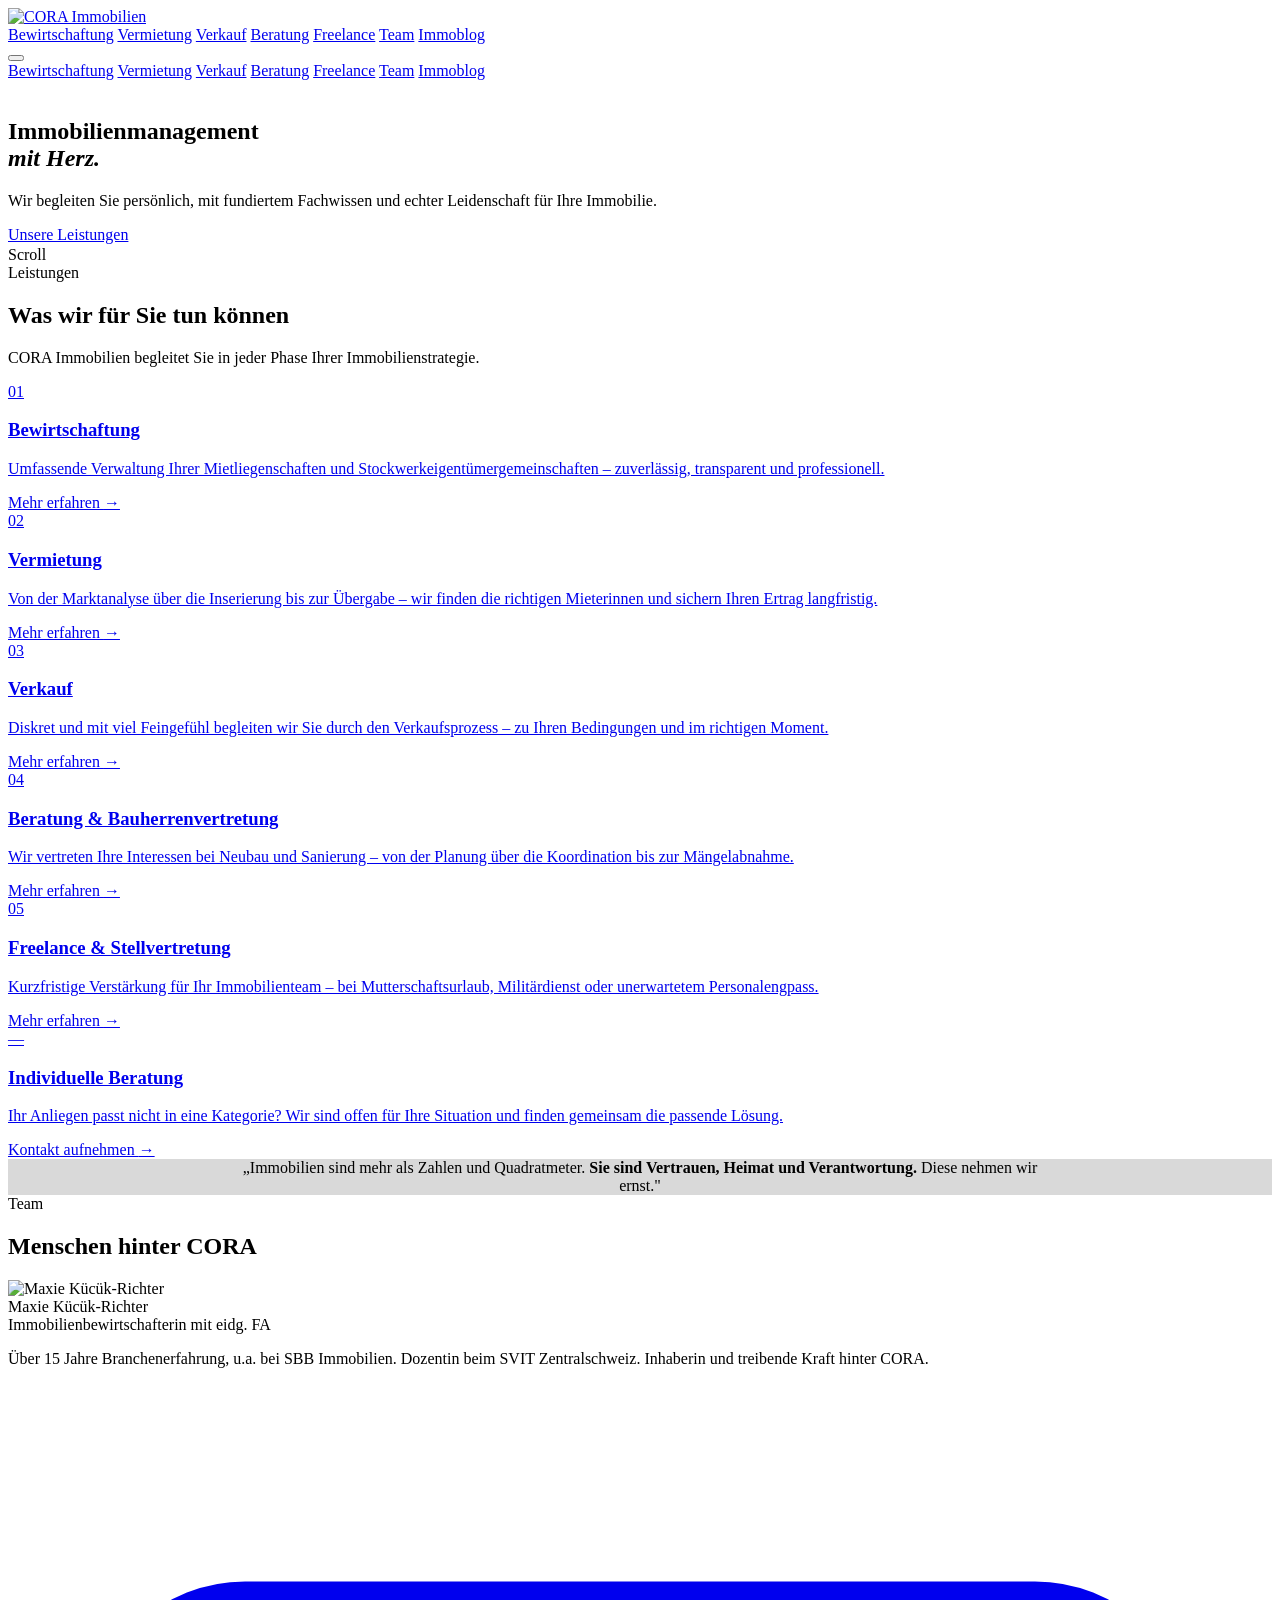
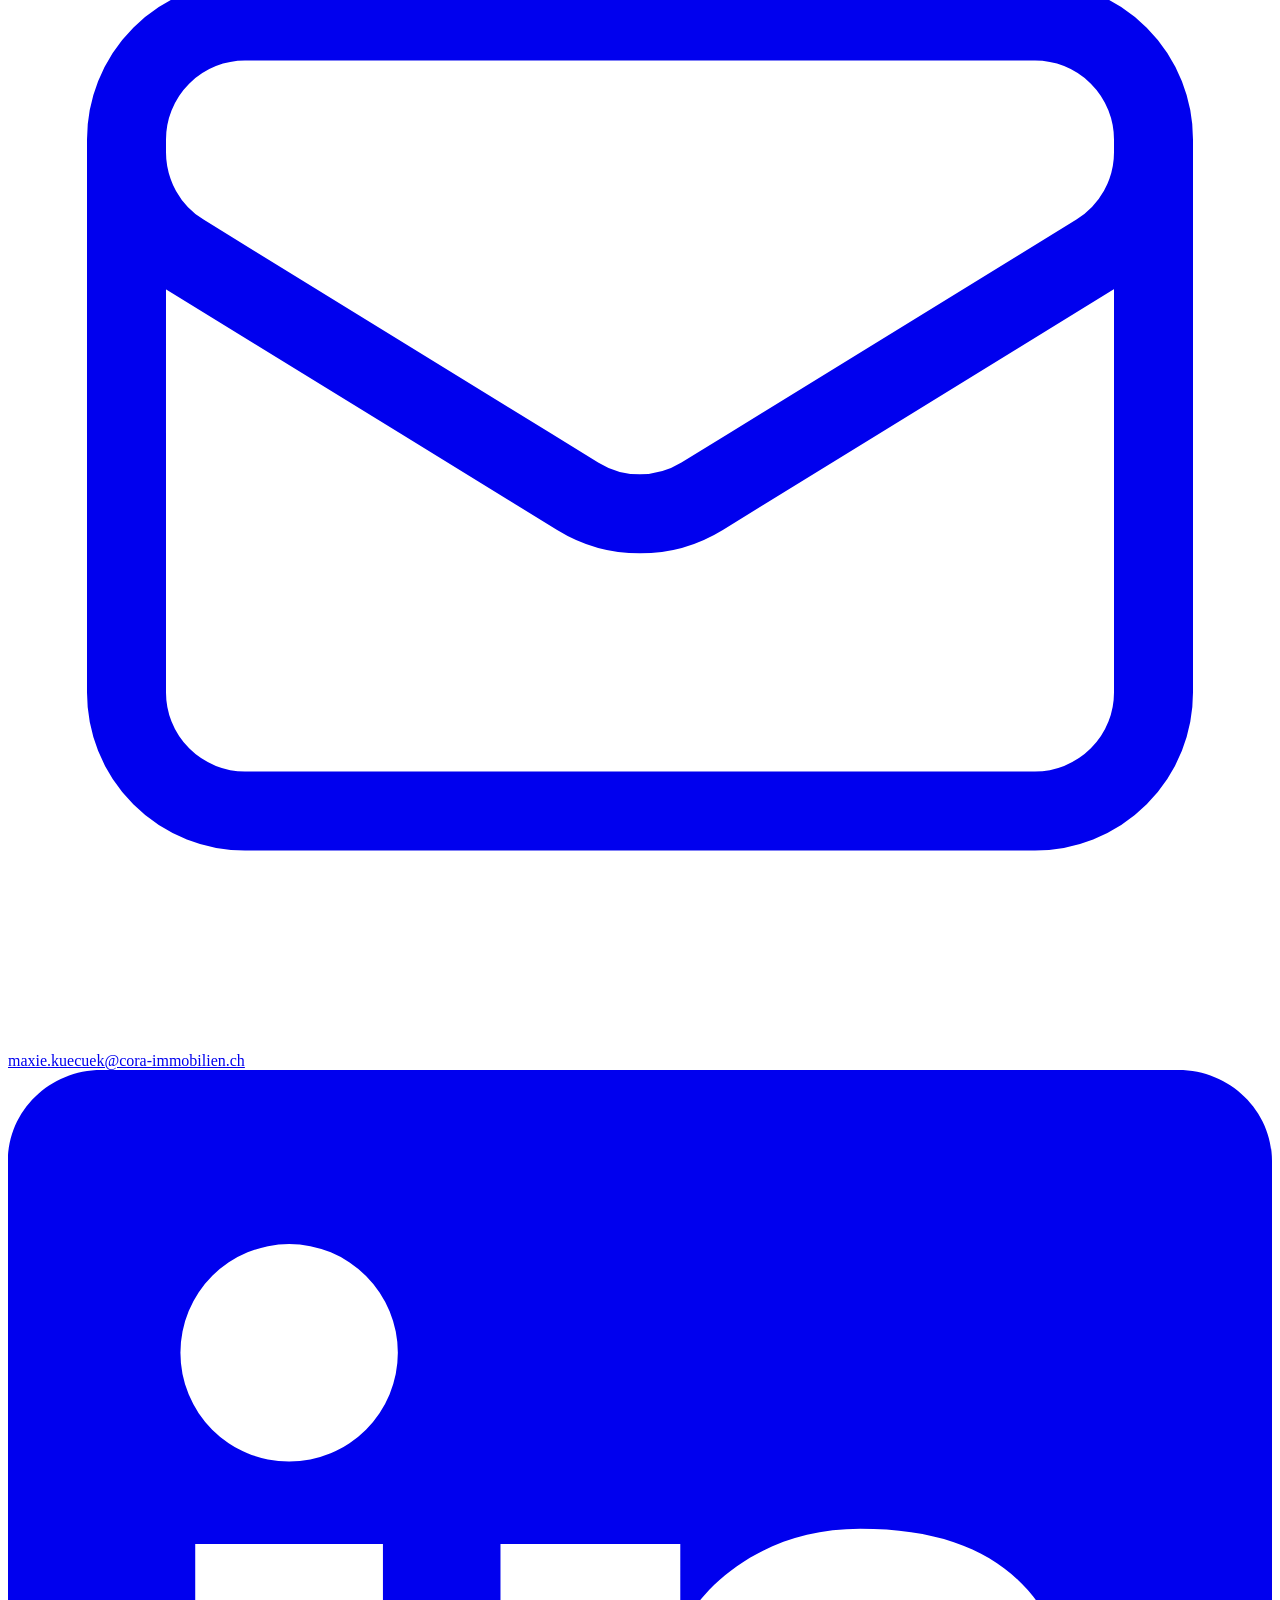
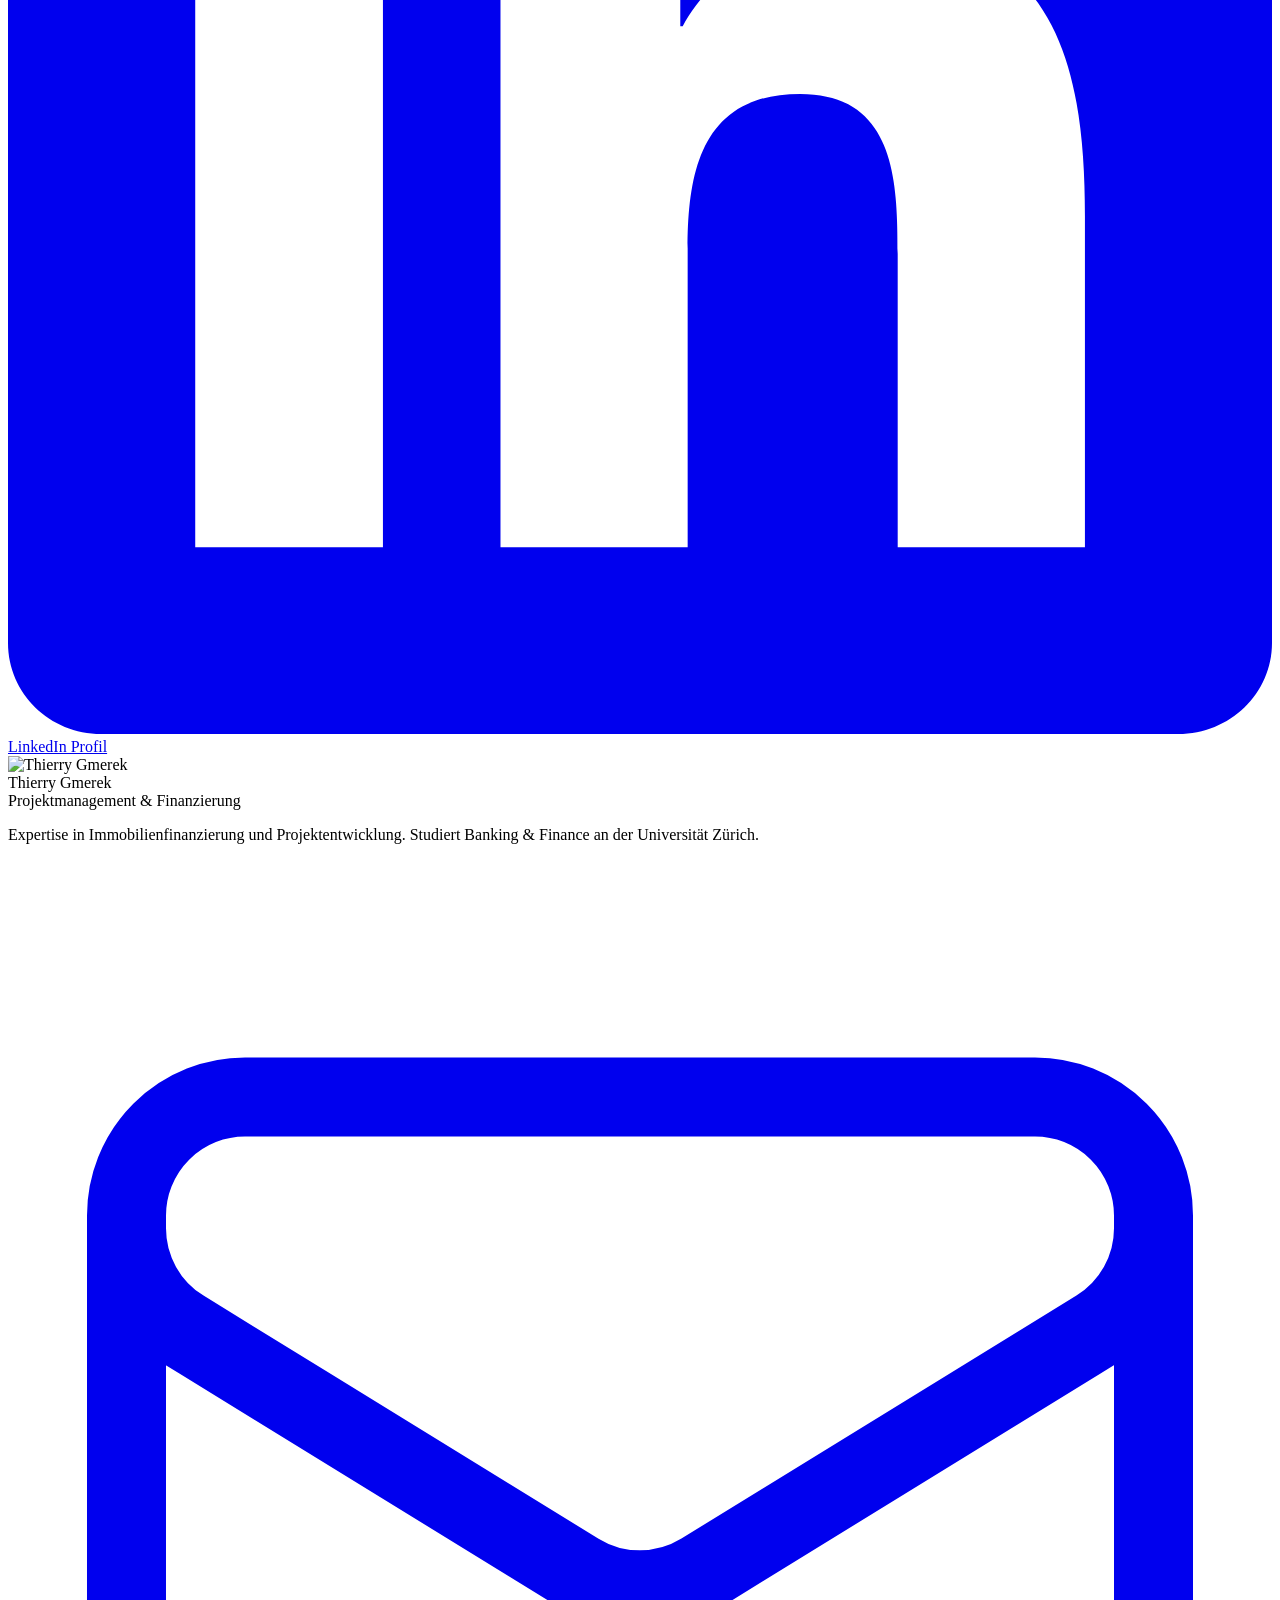
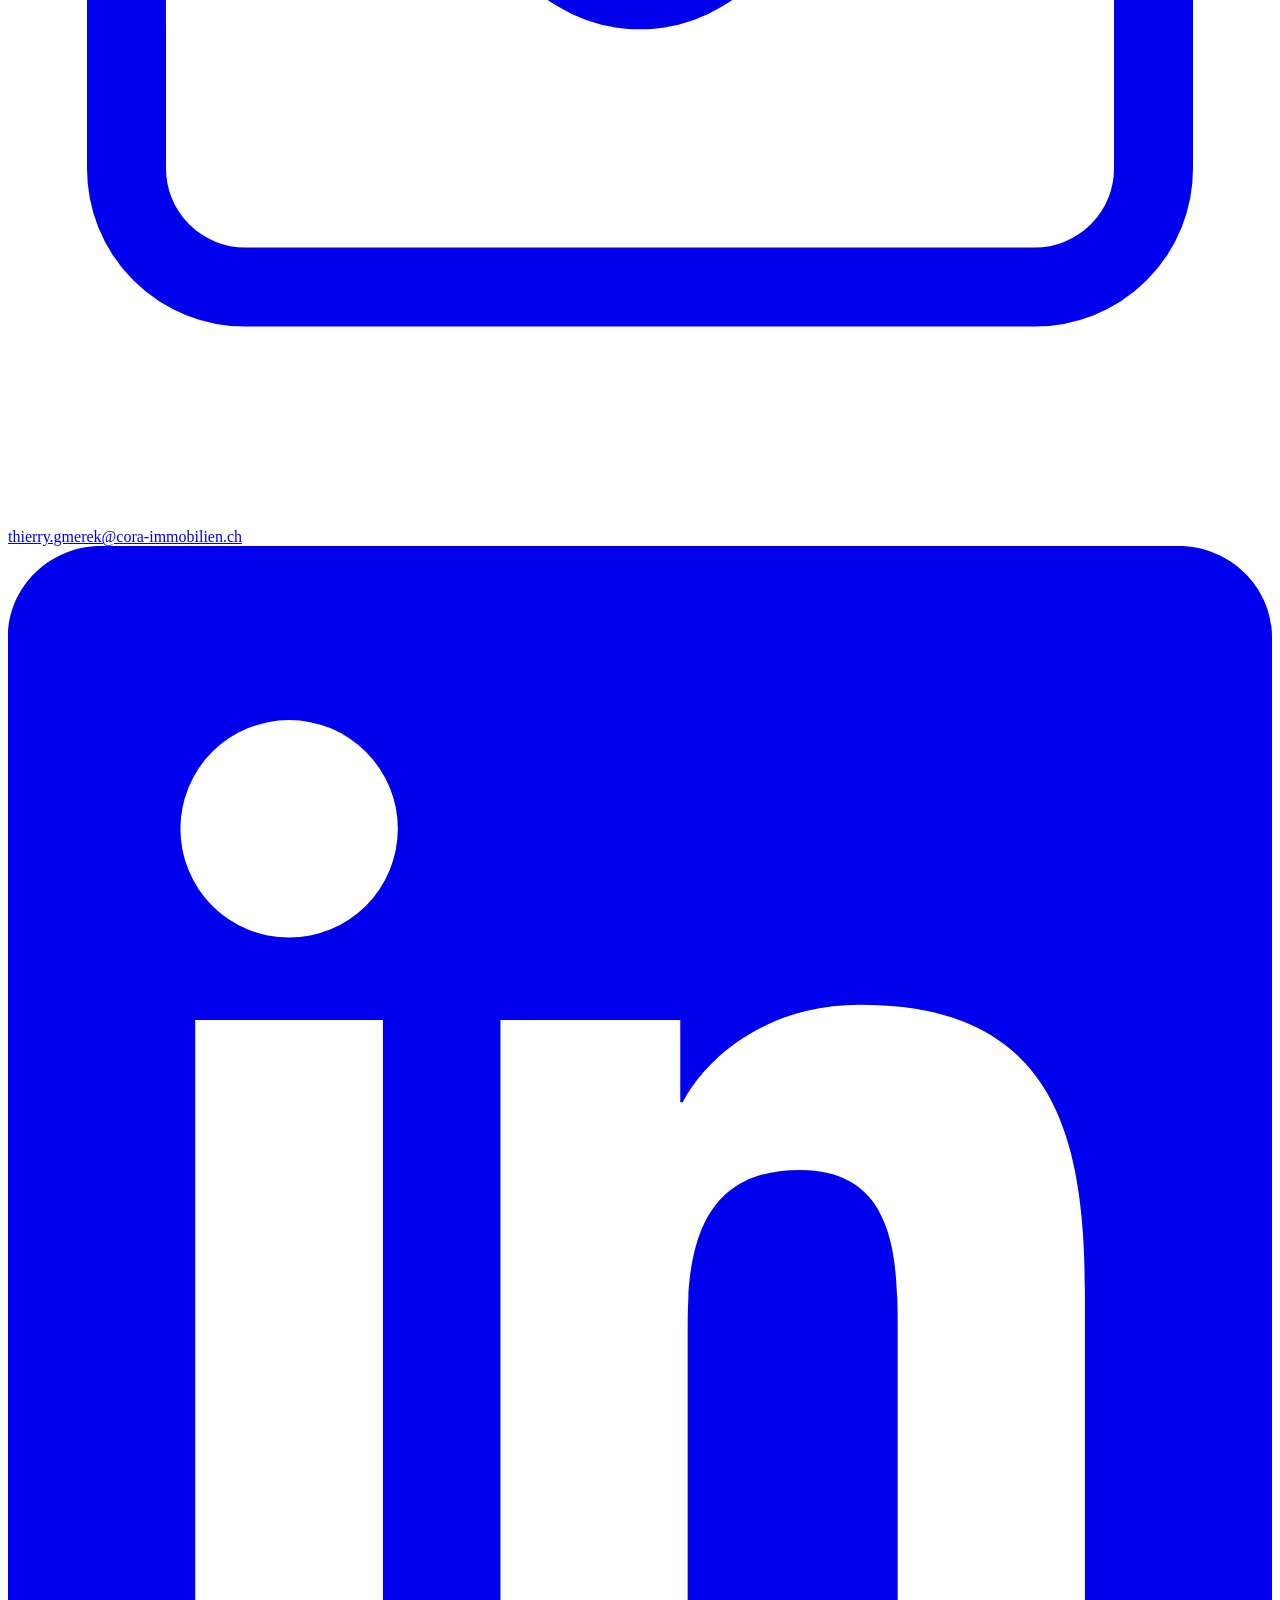
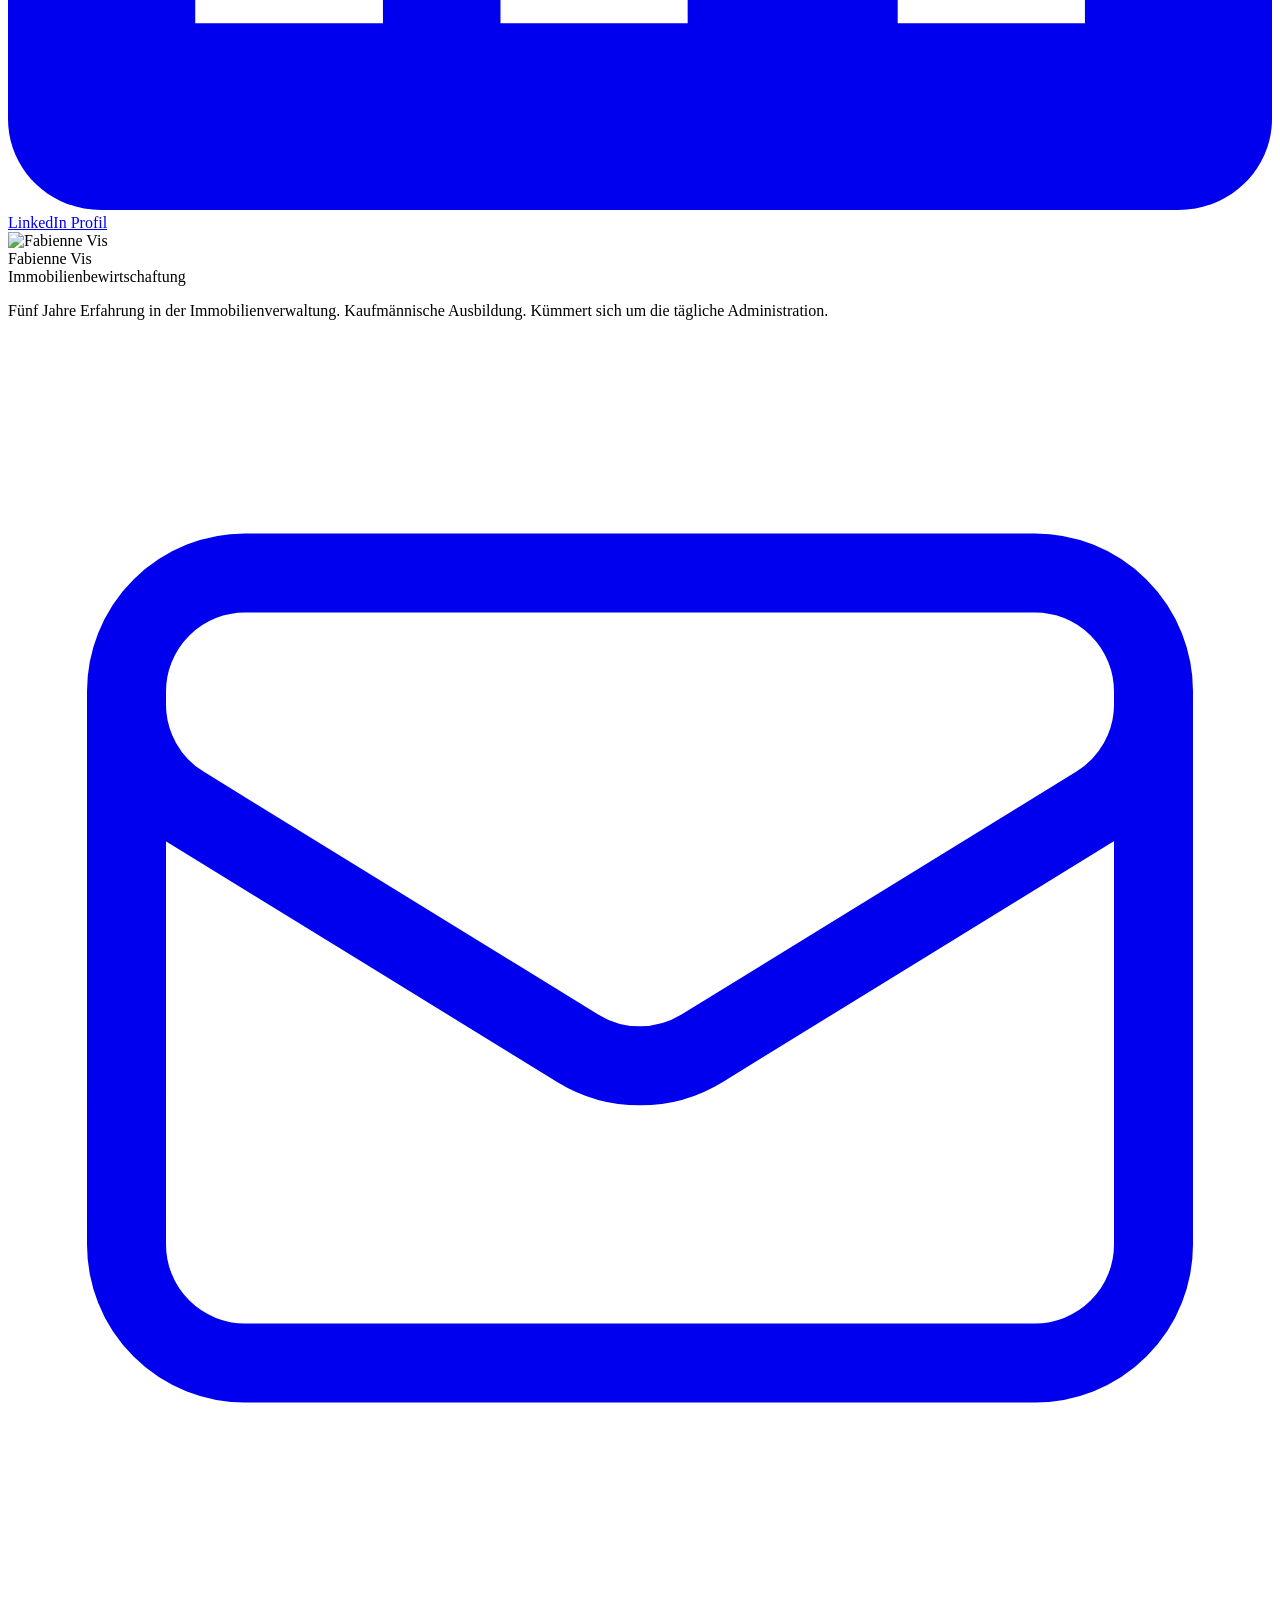
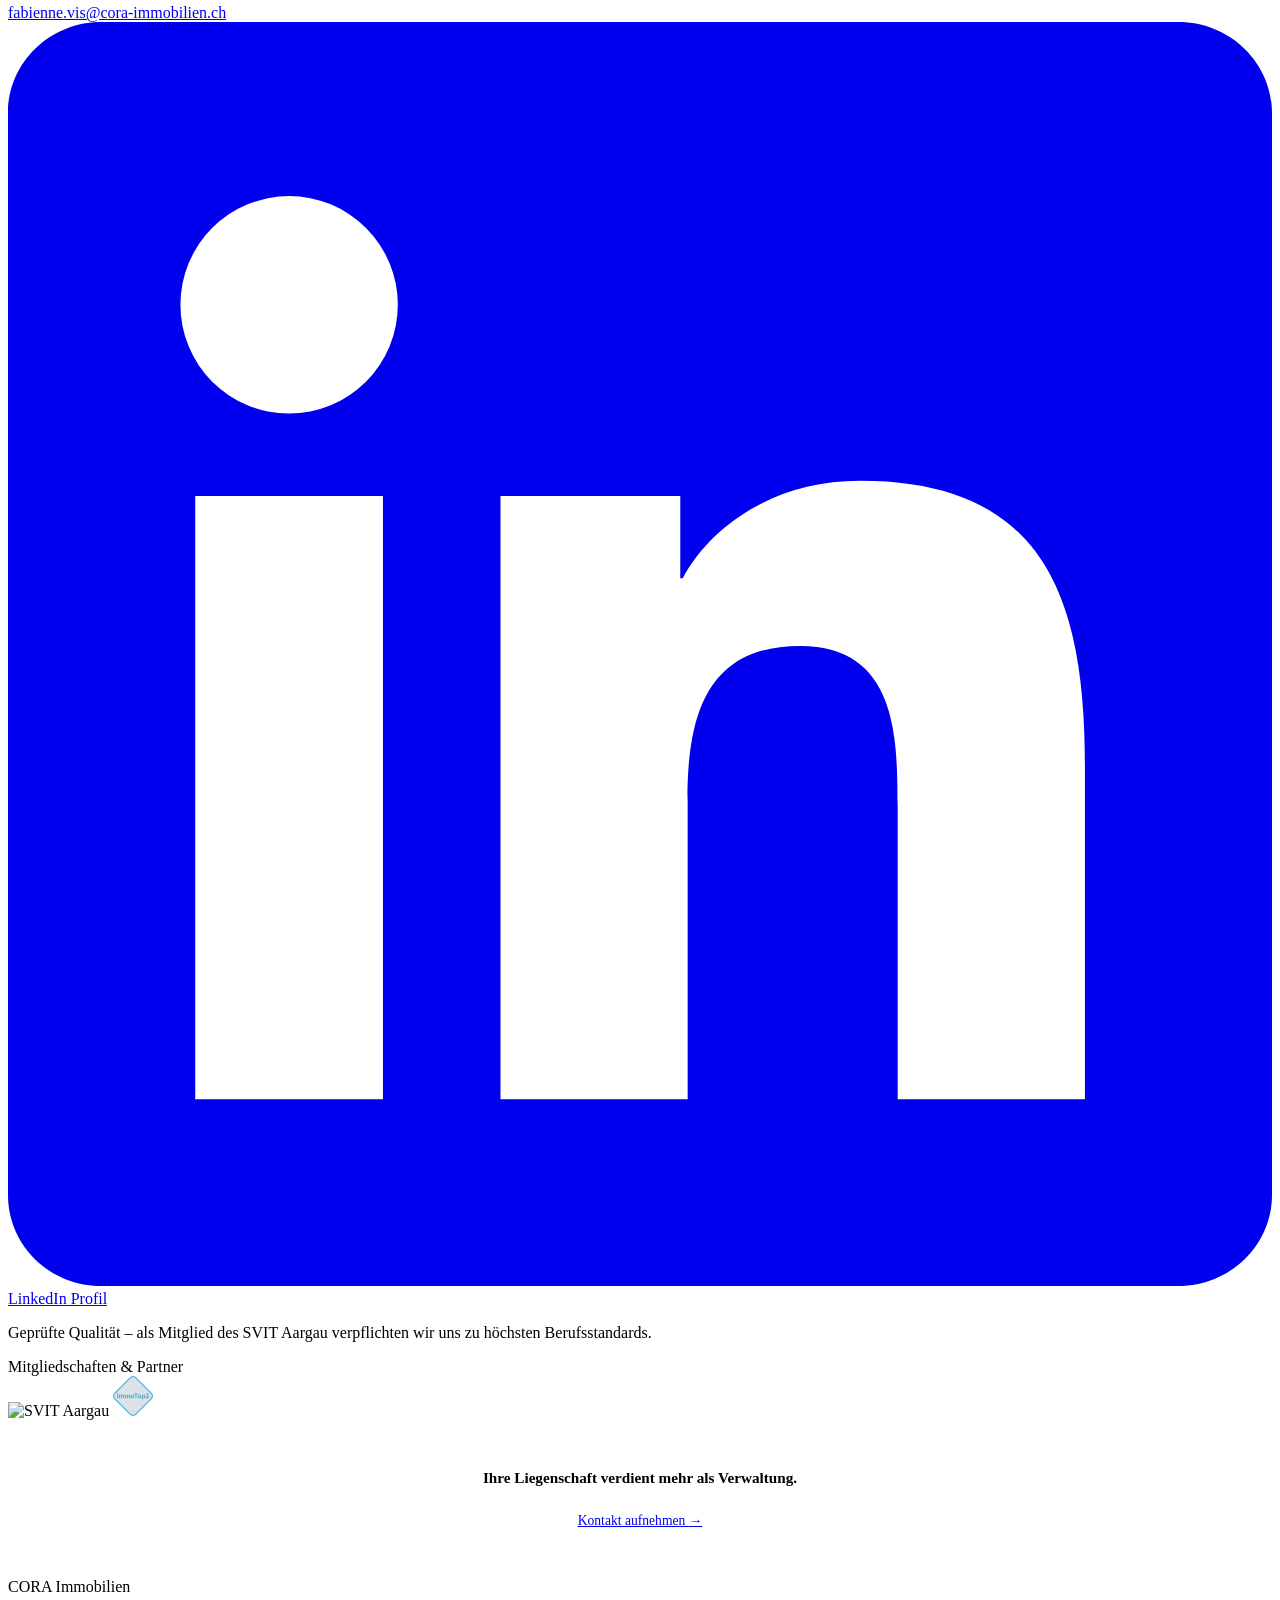
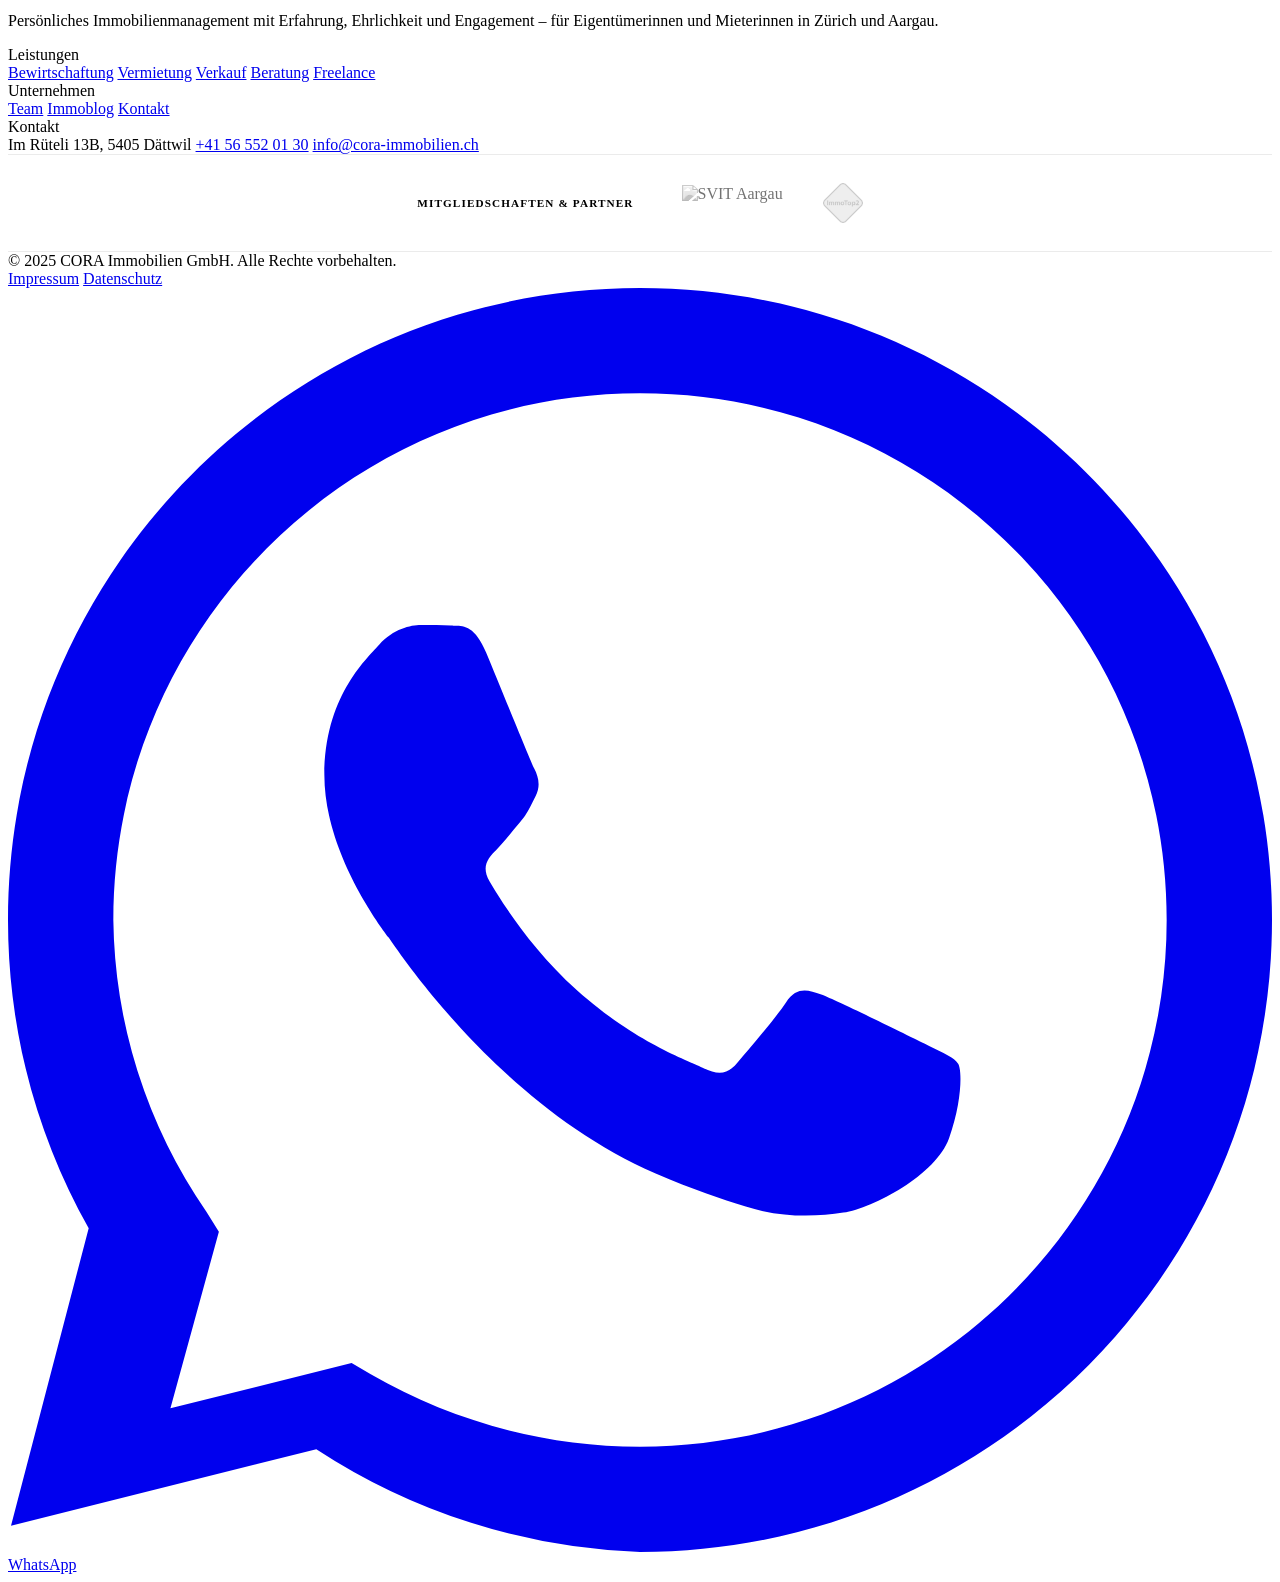
==== index.html @ cc9520e0 "PropBase-Logo durch ImmoTop2 ersetzen Partnerleiste im Footer aller Seiten, mobiler Partner-Strip au" ====
<!DOCTYPE html>
<html lang="de">
<head>
  <meta charset="UTF-8" />
  <meta name="viewport" content="width=device-width, initial-scale=1.0" />
  <title>CORA Immobilien – Immobilienmanagement mit Herz</title>
  <meta name="description" content="CORA Immobilien bietet professionelles Immobilienmanagement in der Schweiz – persönlich, ehrlich und kompetent. Bewirtschaftung, Vermietung, Verkauf und Beratung." />
  <link rel="preload" href="Bilder/hero-startseite.jpg" as="image" media="(min-width: 769px)" />
  <link rel="preload" href="Bilder/hero-startseite-mobile.jpg" as="image" media="(max-width: 768px)" />
  <!-- SEO & Social -->
  <link rel="canonical" href="https://cora-immobilien.ch/">
  <meta name="robots" content="index, follow">
  <meta property="og:type" content="website">
  <meta property="og:title" content="CORA Immobilien – Immobilienmanagement mit Herz">
  <meta property="og:description" content="CORA Immobilien bietet professionelles Immobilienmanagement in der Schweiz – persönlich, ehrlich und kompetent. Bewirtschaftung, Vermietung, Verkauf und Beratung.">
  <meta property="og:image" content="https://cora-immobilien.ch/og-image.png">
  <meta property="og:url" content="https://cora-immobilien.ch/">
  <meta property="og:locale" content="de_CH">
  <meta name="twitter:card" content="summary_large_image">
  <meta name="twitter:title" content="CORA Immobilien – Immobilienmanagement mit Herz">
  <meta name="twitter:description" content="CORA Immobilien bietet professionelles Immobilienmanagement in der Schweiz – persönlich, ehrlich und kompetent. Bewirtschaftung, Vermietung, Verkauf und Beratung.">
  <meta name="twitter:image" content="https://cora-immobilien.ch/og-image.png">
  <!-- Favicon -->
  <link rel="icon" href="favicon/favicon.ico" sizes="any">
  <link rel="icon" href="favicon/favicon.svg" type="image/svg+xml">
  <link rel="apple-touch-icon" href="favicon/apple-touch-icon.png">
  <meta name="theme-color" content="#111111">
  <link rel="stylesheet" href="styles.css" />
  <style>
    @media (max-width: 768px) {
      .bild-zitat-bg { background-image: url('Bilder/bild-zitat-heimat-mobile.jpg') !important; }
    }
  </style>
  <!-- Umami Analytics -->
  <script defer src="https://cloud.umami.is/script.js" data-website-id="ec4c3c5c-b059-4c28-a81c-5f80d1fe6c99"></script>
</head>
<body>

  <!-- Navigation -->
  <nav class="nav">
    <div class="nav__inner">
      <a href="/" class="nav__logo">
        <img src="Bilder/logo_transparent_2.png" alt="CORA Immobilien" />
      </a>
      <div class="nav__links">
        <a href="/bewirtschaftung" class="nav__link">Bewirtschaftung</a>
        <a href="/vermietung" class="nav__link">Vermietung</a>
        <a href="/verkauf" class="nav__link">Verkauf</a>
        <a href="/beratung" class="nav__link">Beratung</a>
        <a href="/freelance" class="nav__link">Freelance</a>
        <a href="/team" class="nav__link">Team</a>
        <a href="/blog" class="nav__contact">Immoblog</a>
      </div>
      <button class="nav__toggle" id="navToggle" aria-label="Menu">
        <span></span><span></span><span></span>
      </button>
    </div>
    <div class="nav__mobile" id="navMobile">
      <a href="/bewirtschaftung" class="nav__link">Bewirtschaftung</a>
      <a href="/vermietung" class="nav__link">Vermietung</a>
      <a href="/verkauf" class="nav__link">Verkauf</a>
      <a href="/beratung" class="nav__link">Beratung</a>
      <a href="/freelance" class="nav__link">Freelance</a>
      <a href="/team" class="nav__link">Team</a>
      <a href="/blog" class="nav__link">Immoblog</a>
    </div>
  </nav>

  <main>

    <!-- Hero -->
    <section class="hero-full">
      <img class="hero-full__bg" src="Bilder/hero-startseite.jpg" alt="" aria-hidden="true">
      <div class="hero-full__overlay"></div>

<div class="hero-full__content">

        <h1 class="hero-full__title">
          Immobilien&shy;management<br />
          <em>mit Herz.</em>
        </h1>
        <p class="hero-full__subtitle">
          Wir begleiten Sie persönlich, mit fundiertem Fachwissen und echter Leidenschaft für Ihre Immobilie.
        </p>
        <div class="hero-full__actions">
          <a href="#leistungen" class="btn btn--white">Unsere Leistungen</a>
          <a href="/kontakt" style="font-size:0.85rem;font-weight:500;color:rgba(255,255,255,0.7);border-bottom:1px solid rgba(255,255,255,0.3);padding-bottom:1px;display:inline-flex;align-items:center;gap:0.4rem;transition:color 0.15s,border-color 0.15s" onmouseover="this.style.color='white';this.style.borderColor='white'" onmouseout="this.style.color='rgba(255,255,255,0.7)';this.style.borderColor='rgba(255,255,255,0.3)'">Kontakt aufnehmen <span>→</span></a>
        </div>
      </div>

      <div class="scroll-hint">
        <div class="scroll-hint__line"></div>
        <div class="scroll-hint__text">Scroll</div>
      </div>
    </section>

    <!-- Leistungen -->
    <section class="section section--bordered" id="leistungen">
      <div class="container">
        <div class="section__header section__header--center">
          <div class="label section__label">Leistungen</div>
          <h2 class="section__title">Was wir für Sie tun können</h2>
          <p class="section__text">
            CORA Immobilien begleitet Sie in jeder Phase Ihrer Immobilienstrategie.
          </p>
        </div>

        <div class="services-grid">
          <a href="/bewirtschaftung" class="service-card" style="--card-bg: url('Bilder/hero-bewirtschaftung.jpg')">
            <div class="service-card__number">01</div>
            <h3 class="service-card__title">Bewirtschaftung</h3>
            <p class="service-card__text">
              Umfassende Verwaltung Ihrer Mietliegenschaften und Stockwerkeigentümer&shy;gemeinschaften –
              zuverlässig, transparent und professionell.
            </p>
            <span class="service-card__link">Mehr erfahren <span class="arrow">→</span></span>
          </a>

          <a href="/vermietung" class="service-card" style="--card-bg: url('Bilder/hero-vermietung.jpg')">
            <div class="service-card__number">02</div>
            <h3 class="service-card__title">Vermietung</h3>
            <p class="service-card__text">
              Von der Marktanalyse über die Inserierung bis zur Übergabe – wir finden
              die richtigen Mieterinnen und sichern Ihren Ertrag langfristig.
            </p>
            <span class="service-card__link">Mehr erfahren <span class="arrow">→</span></span>
          </a>

          <a href="/verkauf" class="service-card" style="--card-bg: url('Bilder/hero-verkauf.jpg')">
            <div class="service-card__number">03</div>
            <h3 class="service-card__title">Verkauf</h3>
            <p class="service-card__text">
              Diskret und mit viel Feingefühl begleiten wir Sie durch den Verkaufsprozess –
              zu Ihren Bedingungen und im richtigen Moment.
            </p>
            <span class="service-card__link">Mehr erfahren <span class="arrow">→</span></span>
          </a>

          <a href="/beratung" class="service-card" style="--card-bg: url('Bilder/hero-beratung.jpg')">
            <div class="service-card__number">04</div>
            <h3 class="service-card__title">Beratung & Bauherrenvertretung</h3>
            <p class="service-card__text">
              Wir vertreten Ihre Interessen bei Neubau und Sanierung – von der Planung
              über die Koordination bis zur Mängelabnahme.
            </p>
            <span class="service-card__link">Mehr erfahren <span class="arrow">→</span></span>
          </a>

          <a href="/freelance" class="service-card" style="--card-bg: url('Bilder/hero-freelance.jpg')">
            <div class="service-card__number">05</div>
            <h3 class="service-card__title">Freelance & Stellvertretung</h3>
            <p class="service-card__text">
              Kurzfristige Verstärkung für Ihr Immobilienteam – bei Mutterschaftsurlaub,
              Militärdienst oder unerwartetem Personalengpass.
            </p>
            <span class="service-card__link">Mehr erfahren <span class="arrow">→</span></span>
          </a>

          <a href="/kontakt" class="service-card" style="--card-bg: url('Bilder/hero-contact.avif')">
            <div class="service-card__number">—</div>
            <h3 class="service-card__title">Individuelle Beratung</h3>
            <p class="service-card__text">
              Ihr Anliegen passt nicht in eine Kategorie? Wir sind offen für Ihre Situation
              und finden gemeinsam die passende Lösung.
            </p>
            <span class="service-card__link">Kontakt aufnehmen <span class="arrow">→</span></span>
          </a>
        </div>
      </div>
    </section>

    <!-- Philosophie -->
    <section style="position:relative;overflow:hidden;padding:var(--spacing-lg) 0">
      <div class="bild-zitat-bg" style="position:absolute;inset:0;background-image:url('Bilder/bild-zitat-heimat.jpg');background-size:cover;background-position:center;filter:grayscale(15%) brightness(0.7)"></div>
      <div style="position:absolute;inset:0;background:rgba(0,0,0,0.15)"></div>
      <div class="container" style="position:relative;z-index:1">
        <div style="max-width:800px;margin:0 auto;text-align:center">
          <div class="philosophy__quote" style="color:var(--white);text-align:center">
            „Immobilien sind mehr als Zahlen und Quadratmeter. <strong>Sie sind Vertrauen, Heimat und Verantwortung.</strong> Diese nehmen wir ernst."
          </div>
        </div>
      </div>
    </section>

    <!-- Team -->
    <section class="section section--bordered" id="team">
      <div class="container">
        <div class="section__header section__header--center">
          <div class="label section__label">Team</div>
          <h2 class="section__title">Menschen hinter CORA</h2>
        </div>

        <div class="team-grid">
          <div class="team-member">
            <div class="team-member__photo">
              <img src="Bilder/Maxie.jpg" alt="Maxie Kücük-Richter" style="object-position: 40% center;" loading="lazy" />
            </div>
            <div class="team-member__name">Maxie Kücük-Richter</div>
            <div class="team-member__role">Immobilienbewirtschafterin mit eidg. FA</div>
            <p class="team-member__bio">
              Über 15 Jahre Branchenerfahrung, u.a. bei SBB Immobilien.
              Dozentin beim SVIT Zentralschweiz. Inhaberin und treibende Kraft hinter CORA.
            </p>
            <div class="team-contacts">
              <a href="mailto:maxie.kuecuek@cora-immobilien.ch" class="team-contact">
                <svg viewBox="0 0 24 24" fill="none" stroke="currentColor" stroke-width="1.5"><path d="M21.75 6.75v10.5a2.25 2.25 0 01-2.25 2.25h-15a2.25 2.25 0 01-2.25-2.25V6.75m19.5 0A2.25 2.25 0 0019.5 4.5h-15a2.25 2.25 0 00-2.25 2.25m19.5 0v.243a2.25 2.25 0 01-1.07 1.916l-7.5 4.615a2.25 2.25 0 01-2.36 0L3.32 8.91a2.25 2.25 0 01-1.07-1.916V6.75"/></svg>
                maxie.kuecuek@cora-immobilien.ch
              </a>
              <a href="https://www.linkedin.com/in/max%C3%AFe-k%C3%BCc%C3%BCk-richter-a1904a134/" target="_blank" class="team-contact">
                <svg viewBox="0 0 24 24" fill="currentColor"><path d="M20.447 20.452h-3.554v-5.569c0-1.328-.027-3.037-1.852-3.037-1.853 0-2.136 1.445-2.136 2.939v5.667H9.351V9h3.414v1.561h.046c.477-.9 1.637-1.85 3.37-1.85 3.601 0 4.267 2.37 4.267 5.455v6.286zM5.337 7.433a2.062 2.062 0 01-2.063-2.065 2.064 2.064 0 112.063 2.065zm1.782 13.019H3.555V9h3.564v11.452zM22.225 0H1.771C.792 0 0 .774 0 1.729v20.542C0 23.227.792 24 1.771 24h20.451C23.2 24 24 23.227 24 22.271V1.729C24 .774 23.2 0 22.222 0h.003z"/></svg>
                LinkedIn Profil
              </a>
            </div>
          </div>

          <div class="team-member">
            <div class="team-member__photo">
              <img src="Bilder/Thierry.jpg" alt="Thierry Gmerek" loading="lazy" />
            </div>
            <div class="team-member__name">Thierry Gmerek</div>
            <div class="team-member__role">Projektmanagement & Finanzierung</div>
            <p class="team-member__bio">
              Expertise in Immobilienfinanzierung und Projektentwicklung.
              Studiert Banking & Finance an der Universität Zürich.
            </p>
            <div class="team-contacts">
              <a href="mailto:thierry.gmerek@cora-immobilien.ch" class="team-contact">
                <svg viewBox="0 0 24 24" fill="none" stroke="currentColor" stroke-width="1.5"><path d="M21.75 6.75v10.5a2.25 2.25 0 01-2.25 2.25h-15a2.25 2.25 0 01-2.25-2.25V6.75m19.5 0A2.25 2.25 0 0019.5 4.5h-15a2.25 2.25 0 00-2.25 2.25m19.5 0v.243a2.25 2.25 0 01-1.07 1.916l-7.5 4.615a2.25 2.25 0 01-2.36 0L3.32 8.91a2.25 2.25 0 01-1.07-1.916V6.75"/></svg>
                thierry.gmerek@cora-immobilien.ch
              </a>
              <a href="https://www.linkedin.com/in/thierry-gmerek-ba7486299/" target="_blank" class="team-contact">
                <svg viewBox="0 0 24 24" fill="currentColor"><path d="M20.447 20.452h-3.554v-5.569c0-1.328-.027-3.037-1.852-3.037-1.853 0-2.136 1.445-2.136 2.939v5.667H9.351V9h3.414v1.561h.046c.477-.9 1.637-1.85 3.37-1.85 3.601 0 4.267 2.37 4.267 5.455v6.286zM5.337 7.433a2.062 2.062 0 01-2.063-2.065 2.064 2.064 0 112.063 2.065zm1.782 13.019H3.555V9h3.564v11.452zM22.225 0H1.771C.792 0 0 .774 0 1.729v20.542C0 23.227.792 24 1.771 24h20.451C23.2 24 24 23.227 24 22.271V1.729C24 .774 23.2 0 22.222 0h.003z"/></svg>
                LinkedIn Profil
              </a>
            </div>
          </div>

          <div class="team-member">
            <div class="team-member__photo">
              <img src="Bilder/Fabienne.jpg" alt="Fabienne Vis" style="object-position: 25% center;" loading="lazy" />
            </div>
            <div class="team-member__name">Fabienne Vis</div>
            <div class="team-member__role">Immobilienbewirtschaftung</div>
            <p class="team-member__bio">
              Fünf Jahre Erfahrung in der Immobilienverwaltung.
              Kaufmännische Ausbildung. Kümmert sich um die tägliche Administration.
            </p>
            <div class="team-contacts">
              <a href="mailto:fabienne.vis@cora-immobilien.ch" class="team-contact">
                <svg viewBox="0 0 24 24" fill="none" stroke="currentColor" stroke-width="1.5"><path d="M21.75 6.75v10.5a2.25 2.25 0 01-2.25 2.25h-15a2.25 2.25 0 01-2.25-2.25V6.75m19.5 0A2.25 2.25 0 0019.5 4.5h-15a2.25 2.25 0 00-2.25 2.25m19.5 0v.243a2.25 2.25 0 01-1.07 1.916l-7.5 4.615a2.25 2.25 0 01-2.36 0L3.32 8.91a2.25 2.25 0 01-1.07-1.916V6.75"/></svg>
                fabienne.vis@cora-immobilien.ch
              </a>
              <a href="https://www.linkedin.com/in/fabienne-vis-77b41a2b2/" target="_blank" class="team-contact">
                <svg viewBox="0 0 24 24" fill="currentColor"><path d="M20.447 20.452h-3.554v-5.569c0-1.328-.027-3.037-1.852-3.037-1.853 0-2.136 1.445-2.136 2.939v5.667H9.351V9h3.414v1.561h.046c.477-.9 1.637-1.85 3.37-1.85 3.601 0 4.267 2.37 4.267 5.455v6.286zM5.337 7.433a2.062 2.062 0 01-2.063-2.065 2.064 2.064 0 112.063 2.065zm1.782 13.019H3.555V9h3.564v11.452zM22.225 0H1.771C.792 0 0 .774 0 1.729v20.542C0 23.227.792 24 1.771 24h20.451C23.2 24 24 23.227 24 22.271V1.729C24 .774 23.2 0 22.222 0h.003z"/></svg>
                LinkedIn Profil
              </a>
            </div>
          </div>
        </div>
      </div>
    </section>



    <!-- Partner Strip (mobile only) -->
    <section class="partners-mobile-strip">
      <p class="partners-mobile-strip__text">Geprüfte Qualität – als Mitglied des SVIT Aargau verpflichten wir uns zu höchsten Berufsstandards.</p>
      <span class="partners-mobile-strip__label">Mitgliedschaften & Partner</span>
      <div class="partners-mobile-strip__logos">
        <img src="Bilder/logo-svit.svg" alt="SVIT Aargau" />
        <img src="Bilder/logo-immotop2.png" alt="ImmoTop2" width="40" height="40" style="height:40px" />
      </div>
    </section>

<!-- Kontakt Teaser -->
    <section style="padding:1rem 0 2.5rem;background:var(--white)">
      <div style="width:66vw;height:1px;background:var(--gray-200);margin:0 auto 2rem"></div>
      <div class="container">
        <div style="display:flex;flex-direction:column;align-items:center;text-align:center;gap:1rem">
          <p style="font-size:0.95rem;font-weight:600;color:var(--black);margin:0">Ihre Liegenschaft verdient mehr als Verwaltung.</p>
          <a href="/kontakt" class="btn" style="padding:0.6rem 1.5rem;font-size:0.85rem">Kontakt aufnehmen <span class="arrow">→</span></a>
        </div>
      </div>
    </section>

  </main>

  <!-- Footer -->
  <footer class="footer">
    <div class="footer__inner">
      <div class="footer__top">
        <div>
          <div class="footer__brand-name">CORA Immobilien</div>
          <p class="footer__brand-text">
            Persönliches Immobilienmanagement mit Erfahrung,
            Ehrlichkeit und Engagement – für Eigentümerinnen und Mieterinnen in Zürich und Aargau.
          </p>
        </div>
        <div>
          <div class="footer__col-title">Leistungen</div>
          <div class="footer__col-links">
            <a href="/bewirtschaftung" class="footer__col-link">Bewirtschaftung</a>
            <a href="/vermietung" class="footer__col-link">Vermietung</a>
            <a href="/verkauf" class="footer__col-link">Verkauf</a>
            <a href="/beratung" class="footer__col-link">Beratung</a>
            <a href="/freelance" class="footer__col-link">Freelance</a>
          </div>
        </div>
        <div>
          <div class="footer__col-title">Unternehmen</div>
          <div class="footer__col-links">
            <a href="/team" class="footer__col-link">Team</a>
            <a href="/blog" class="footer__col-link">Immoblog</a>
            <a href="/kontakt" class="footer__col-link">Kontakt</a>
          </div>
        </div>
        <div>
          <div class="footer__col-title">Kontakt</div>
          <div class="footer__col-links">
            <span class="footer__col-link" style="cursor:default">Im Rüteli 13B, 5405 Dättwil</span>
            <a href="tel:+41565520130" class="footer__col-link">+41 56 552 01 30</a>
            <a href="mailto:info@cora-immobilien.ch" class="footer__col-link">info@cora-immobilien.ch</a>
          </div>
        </div>
      </div>
      <div style="padding:1.75rem 0;border-top:1px solid rgba(0,0,0,0.08);border-bottom:1px solid rgba(0,0,0,0.08);display:flex;align-items:center;justify-content:center;gap:3rem;flex-wrap:wrap">
        <span style="font-size:0.7rem;font-weight:600;letter-spacing:0.1em;text-transform:uppercase;color:var(--gray-400)">Mitgliedschaften & Partner</span>
        <div style="display:flex;align-items:center;gap:2.5rem;flex-wrap:wrap">
          <img src="Bilder/logo-svit.svg" alt="SVIT Aargau" style="height:36px;opacity:0.55;filter:grayscale(100%)" loading="lazy" />
          <img src="Bilder/logo-immotop2.png" alt="ImmoTop2" width="40" height="40" style="height:40px;opacity:0.55;filter:grayscale(100%)" loading="lazy" />
        </div>
      </div>
      <div class="footer__bottom">
        <span class="footer__copy">© 2025 CORA Immobilien GmbH. Alle Rechte vorbehalten.</span>
        <div class="footer__legal">
          <a href="/impressum" class="footer__legal-link">Impressum</a>
          <a href="/datenschutz" class="footer__legal-link">Datenschutz</a>
        </div>
      </div>
    </div>
  </footer>

  <a href="https://wa.me/41565520130" class="whatsapp-btn" target="_blank" rel="noopener" aria-label="WhatsApp">
    <svg viewBox="0 0 24 24" fill="currentColor"><path d="M17.472 14.382c-.297-.149-1.758-.867-2.03-.967-.273-.099-.471-.148-.67.15-.197.297-.767.966-.94 1.164-.173.199-.347.223-.644.075-.297-.15-1.255-.463-2.39-1.475-.883-.788-1.48-1.761-1.653-2.059-.173-.297-.018-.458.13-.606.134-.133.298-.347.446-.52.149-.174.198-.298.298-.497.099-.198.05-.371-.025-.52-.075-.149-.669-1.612-.916-2.207-.242-.579-.487-.5-.669-.51-.173-.008-.371-.01-.57-.01-.198 0-.52.074-.792.372-.272.297-1.04 1.016-1.04 2.479 0 1.462 1.065 2.875 1.213 3.074.149.198 2.096 3.2 5.077 4.487.709.306 1.262.489 1.694.625.712.227 1.36.195 1.871.118.571-.085 1.758-.719 2.006-1.413.248-.694.248-1.289.173-1.413-.074-.124-.272-.198-.57-.347z"/><path d="M12 0C5.373 0 0 5.373 0 12c0 2.127.558 4.122 1.532 5.852L.057 23.5l5.797-1.452A11.955 11.955 0 0012 24c6.627 0 12-5.373 12-12S18.627 0 12 0zm0 22c-1.853 0-3.601-.5-5.112-1.373l-.364-.217-3.44.862.92-3.353-.237-.38A9.96 9.96 0 012 12C2 6.477 6.477 2 12 2s10 4.477 10 10-4.477 10-10 10z"/></svg>
    <span>WhatsApp</span>
  </a>
  <script>
    const nav = document.querySelector('.nav');
    const toggle = document.getElementById('navToggle');
    const mobile = document.getElementById('navMobile');

    // Transparent nav on hero, solid on scroll
    function updateNav() {
      if (window.scrollY > 40) {
        nav.classList.add('nav--scrolled');
      } else {
        nav.classList.remove('nav--scrolled');
      }
    }
    window.addEventListener('scroll', updateNav, { passive: true });
    updateNav();

    toggle.addEventListener('click', () => {
      toggle.classList.toggle('open');
      mobile.classList.toggle('open');
    });
    mobile.querySelectorAll('a').forEach(link => {
      link.addEventListener('click', () => {
        toggle.classList.remove('open');
        mobile.classList.remove('open');
      });
    });
  </script>

  <script type="application/ld+json">
  {
    "@context": "https://schema.org",
    "@type": "RealEstateAgent",
    "name": "CORA Immobilien GmbH",
    "image": "https://cora-immobilien.ch/og-image.png",
    "url": "https://cora-immobilien.ch",
    "description": "Persönliches Immobilienmanagement mit Erfahrung, Ehrlichkeit und Engagement – Bewirtschaftung, Vermietung, Verkauf und Beratung in Zürich und Aargau.",
    "address": {
      "@type": "PostalAddress",
      "streetAddress": "Im Rüteli 13B",
      "addressLocality": "Dättwil",
      "postalCode": "5405",
      "addressCountry": "CH"
    },
    "telephone": "+41565520130",
    "openingHours": "Mo-Fr 08:00-18:00",
    "areaServed": ["Zürich", "Aargau"],
    "sameAs": [
      "https://www.google.com/maps/place/Cora+Immobilien/data=!4m2!3m1!1s0x0:0x63e0d9982721bb4a",
      "https://www.instagram.com/cora_immobilien/",
      "https://www.linkedin.com/company/cora-immobilien/"
    ]
  }
  </script>

</body>
</html>
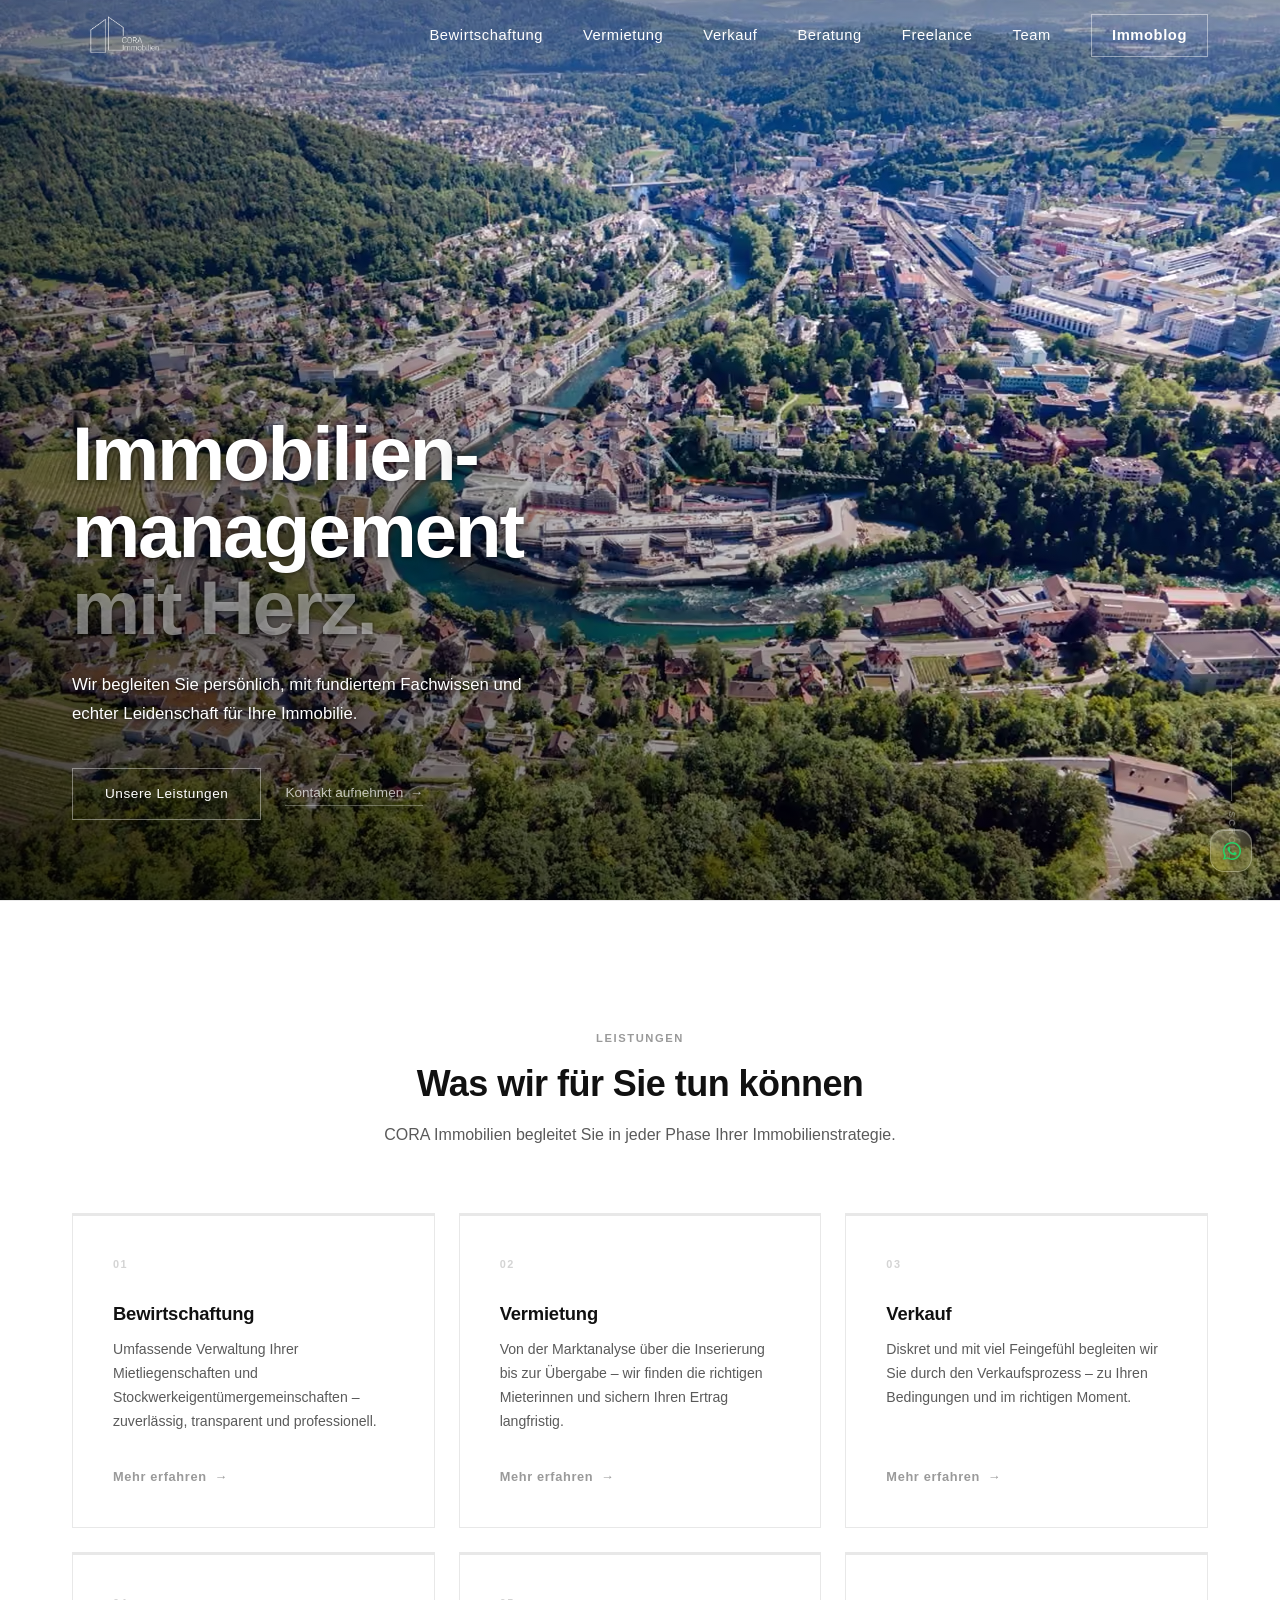
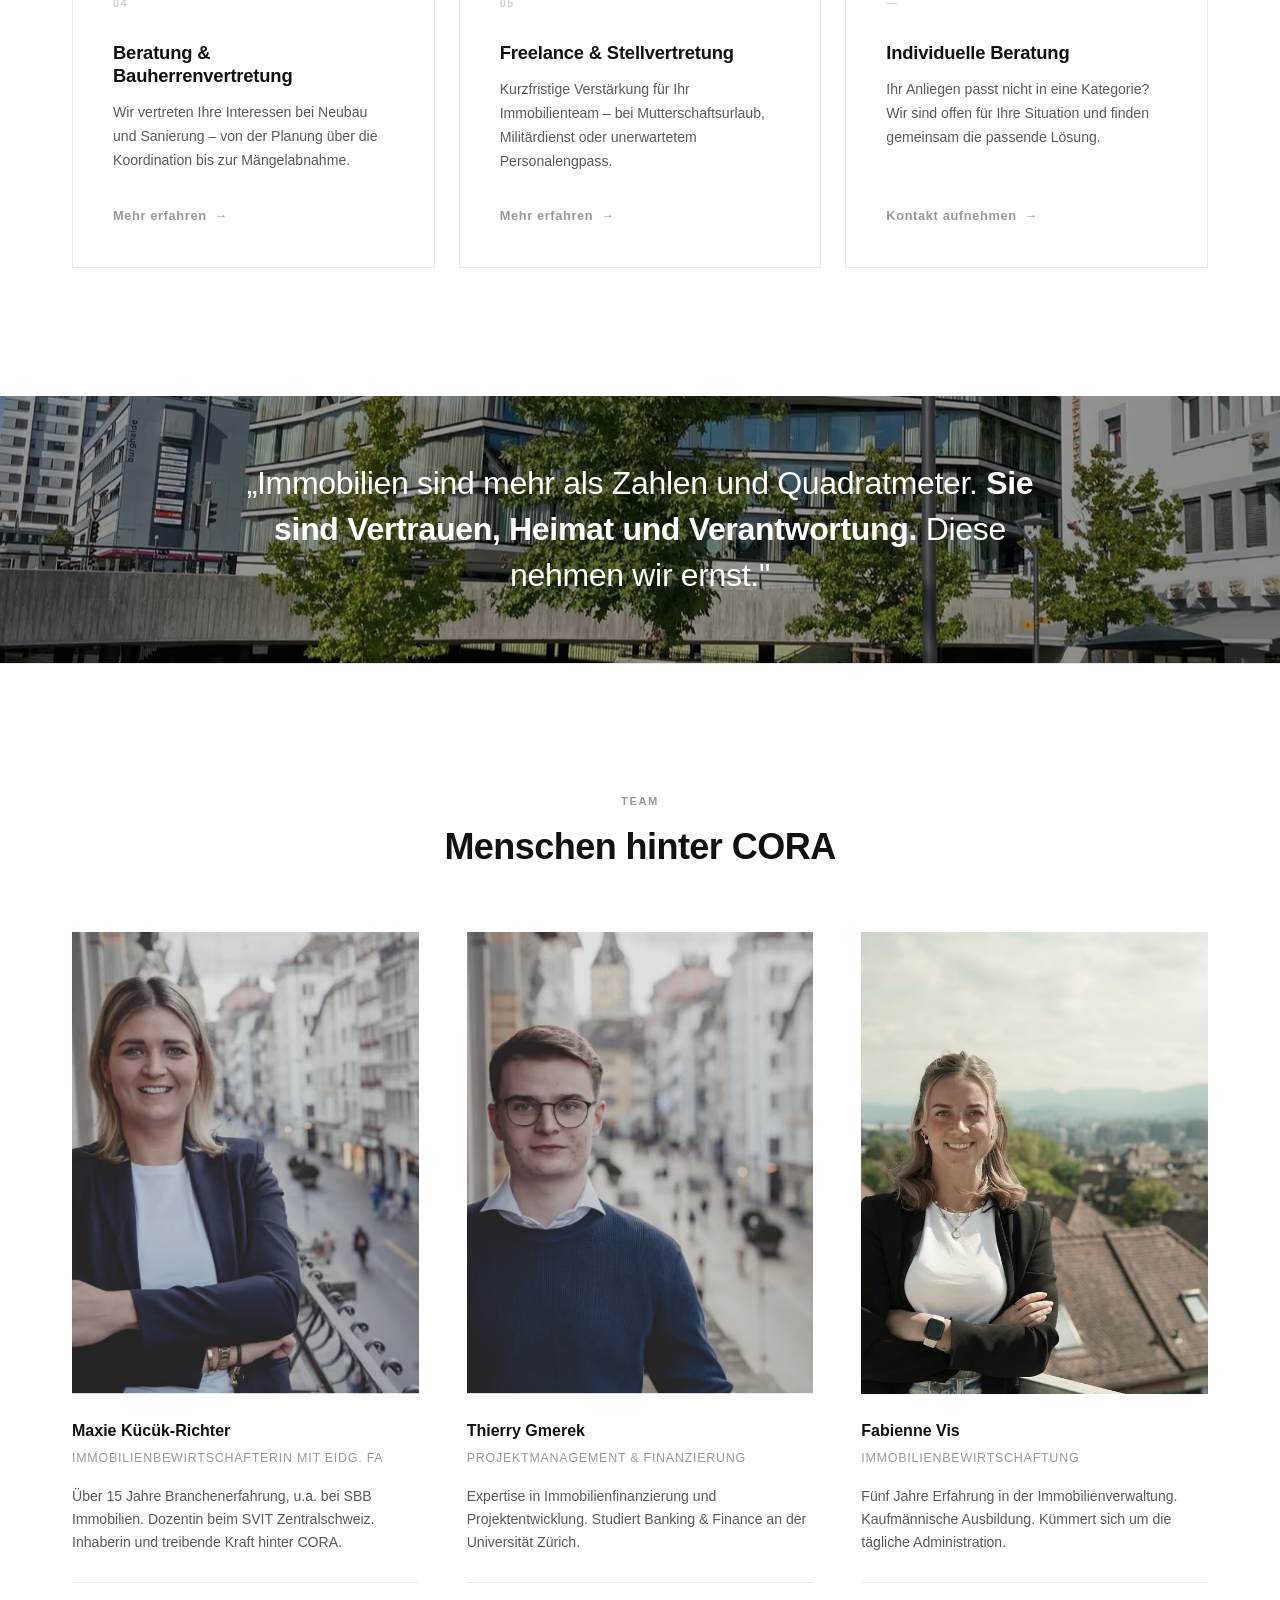
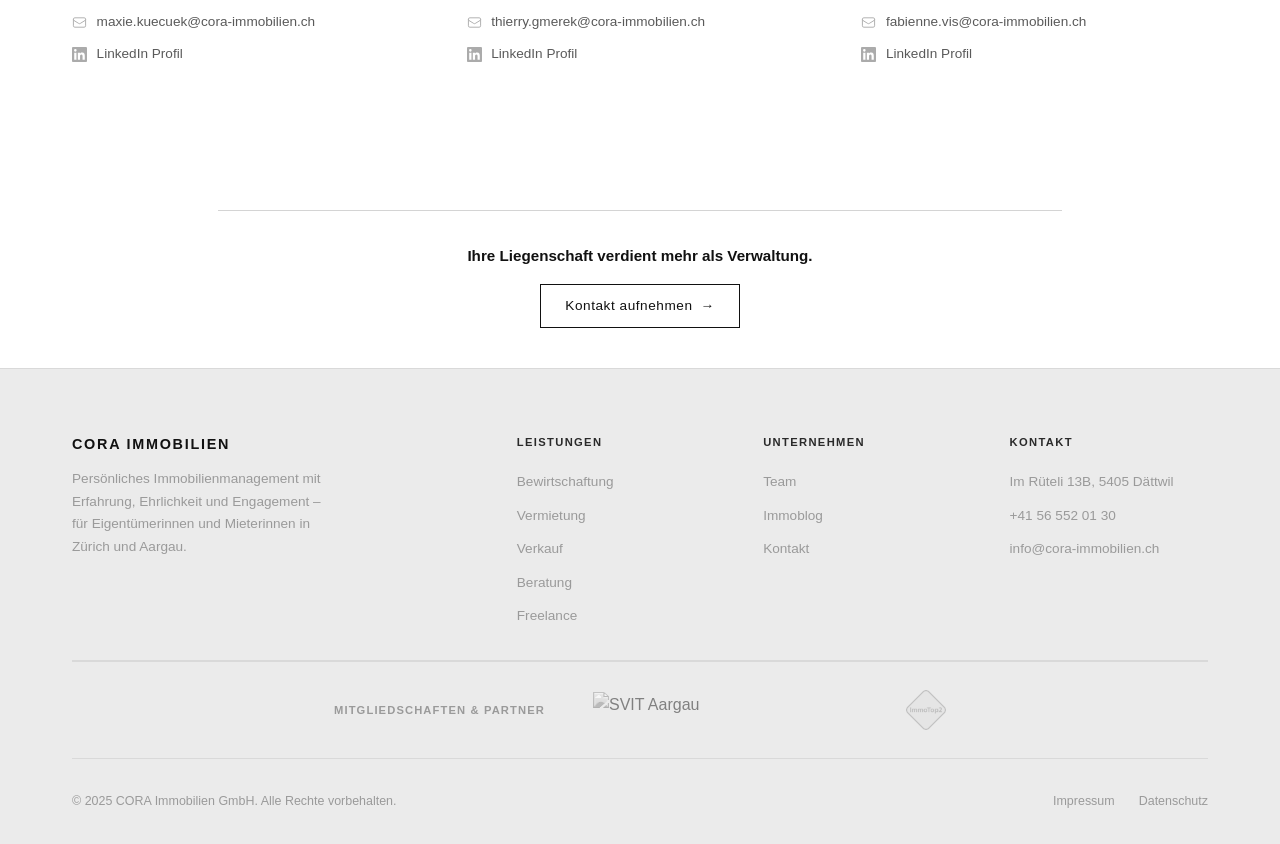
==== commit 85d4ab89: "Performance: Hero-Bilder responsiv, Mobile-Doppellast beseitigt Auf Mobil wurden bisher zwei Hero-Bi" ====
--- a/index.html
+++ b/index.html
@@ -5,8 +5,11 @@
   <meta name="viewport" content="width=device-width, initial-scale=1.0" />
   <title>CORA Immobilien – Immobilienmanagement mit Herz</title>
   <meta name="description" content="CORA Immobilien bietet professionelles Immobilienmanagement in der Schweiz – persönlich, ehrlich und kompetent. Bewirtschaftung, Vermietung, Verkauf und Beratung." />
-  <link rel="preload" href="Bilder/hero-startseite.jpg" as="image" media="(min-width: 769px)" />
-  <link rel="preload" href="Bilder/hero-startseite-mobile.jpg" as="image" media="(max-width: 768px)" />
+  <!-- LCP: Hero vorladen (AVIF, passende Breite) + Schrift ohne Umweg ueber das CSS -->
+  <link rel="preload" as="image" type="image/avif" fetchpriority="high"
+        imagesrcset="Bilder/hero-startseite-640.avif 640w, Bilder/hero-startseite-960.avif 960w, Bilder/hero-startseite-1280.avif 1280w, Bilder/hero-startseite-1920.avif 1920w"
+        imagesizes="100vw" />
+  <link rel="preload" href="fonts/hanken-grotesk-latin.woff2" as="font" type="font/woff2" crossorigin />
   <!-- SEO & Social -->
   <link rel="canonical" href="https://cora-immobilien.ch/">
   <meta name="robots" content="index, follow">
@@ -27,10 +30,42 @@
   <meta name="theme-color" content="#111111">
   <link rel="stylesheet" href="styles.css" />
   <style>
+    /* Service-Karten: Hintergrund erscheint nur beim Hover, daher kleine Breite in WebP;
+       AVIF, wo der Browser image-set() mit Typangabe versteht */
+    .service-card--bewirtschaftung { --card-bg: url('Bilder/hero-bewirtschaftung-960.webp'); }
+    .service-card--vermietung      { --card-bg: url('Bilder/hero-vermietung-960.webp'); }
+    .service-card--verkauf         { --card-bg: url('Bilder/hero-verkauf-960.webp'); }
+    .service-card--beratung        { --card-bg: url('Bilder/hero-beratung-960.webp'); }
+    .service-card--freelance       { --card-bg: url('Bilder/hero-freelance-960.webp'); }
+    .service-card--kontakt         { --card-bg: url('Bilder/hero-contact-960.webp'); }
+    @supports (background-image: image-set(url('Bilder/hero-contact-960.webp') type('image/webp'))) {
+      .service-card--bewirtschaftung { --card-bg: image-set(url('Bilder/hero-bewirtschaftung-960.avif') type('image/avif'), url('Bilder/hero-bewirtschaftung-960.webp') type('image/webp')); }
+      .service-card--vermietung      { --card-bg: image-set(url('Bilder/hero-vermietung-960.avif') type('image/avif'), url('Bilder/hero-vermietung-960.webp') type('image/webp')); }
+      .service-card--verkauf         { --card-bg: image-set(url('Bilder/hero-verkauf-960.avif') type('image/avif'), url('Bilder/hero-verkauf-960.webp') type('image/webp')); }
+      .service-card--beratung        { --card-bg: image-set(url('Bilder/hero-beratung-960.avif') type('image/avif'), url('Bilder/hero-beratung-960.webp') type('image/webp')); }
+      .service-card--freelance       { --card-bg: image-set(url('Bilder/hero-freelance-960.avif') type('image/avif'), url('Bilder/hero-freelance-960.webp') type('image/webp')); }
+      .service-card--kontakt         { --card-bg: image-set(url('Bilder/hero-contact-960.avif') type('image/avif'), url('Bilder/hero-contact-960.webp') type('image/webp')); }
+    }
+
+    /* Zitatbild als Hintergrund: AVIF/WebP mit JPEG-Fallback, kleinere Datei auf schmalen Viewports */
+    .bild-zitat-bg {
+      background-image: url('Bilder/bild-zitat-heimat.jpg');
+      background-image: image-set(
+        url('Bilder/bild-zitat-heimat-1280.avif') type('image/avif'),
+        url('Bilder/bild-zitat-heimat-1280.webp') type('image/webp'),
+        url('Bilder/bild-zitat-heimat.jpg') type('image/jpeg'));
+    }
     @media (max-width: 768px) {
-      .bild-zitat-bg { background-image: url('Bilder/bild-zitat-heimat-mobile.jpg') !important; }
+      .bild-zitat-bg {
+        background-image: url('Bilder/bild-zitat-heimat-mobile.jpg');
+        background-image: image-set(
+          url('Bilder/bild-zitat-heimat-640.avif') type('image/avif'),
+          url('Bilder/bild-zitat-heimat-640.webp') type('image/webp'),
+          url('Bilder/bild-zitat-heimat-mobile.jpg') type('image/jpeg'));
+      }
     }
   </style>
+  <link rel="preconnect" href="https://cloud.umami.is" crossorigin />
   <!-- Umami Analytics -->
   <script defer src="https://cloud.umami.is/script.js" data-website-id="ec4c3c5c-b059-4c28-a81c-5f80d1fe6c99"></script>
 </head>
@@ -40,7 +75,11 @@
   <nav class="nav">
     <div class="nav__inner">
       <a href="/" class="nav__logo">
-        <img src="Bilder/logo_transparent_2.png" alt="CORA Immobilien" />
+        <picture>
+          <source type="image/avif" srcset="Bilder/logo-cora-330.avif">
+          <source type="image/webp" srcset="Bilder/logo-cora-330.webp">
+          <img src="Bilder/logo_transparent_2.png" alt="CORA Immobilien" width="613" height="407" fetchpriority="high" />
+        </picture>
       </a>
       <div class="nav__links">
         <a href="/bewirtschaftung" class="nav__link">Bewirtschaftung</a>
@@ -70,7 +109,14 @@
 
     <!-- Hero -->
     <section class="hero-full">
-      <img class="hero-full__bg" src="Bilder/hero-startseite.jpg" alt="" aria-hidden="true">
+      <picture>
+        <source type="image/avif" sizes="100vw"
+                srcset="Bilder/hero-startseite-640.avif 640w, Bilder/hero-startseite-960.avif 960w, Bilder/hero-startseite-1280.avif 1280w, Bilder/hero-startseite-1920.avif 1920w">
+        <source type="image/webp" sizes="100vw"
+                srcset="Bilder/hero-startseite-640.webp 640w, Bilder/hero-startseite-960.webp 960w, Bilder/hero-startseite-1280.webp 1280w, Bilder/hero-startseite-1920.webp 1920w">
+        <img class="hero-full__bg" src="Bilder/hero-startseite.jpg" alt="" aria-hidden="true"
+             width="1920" height="1440" fetchpriority="high" decoding="async">
+      </picture>
       <div class="hero-full__overlay"></div>
 
 <div class="hero-full__content">
@@ -106,7 +152,7 @@
         </div>
 
         <div class="services-grid">
-          <a href="/bewirtschaftung" class="service-card" style="--card-bg: url('Bilder/hero-bewirtschaftung.jpg')">
+          <a href="/bewirtschaftung" class="service-card service-card--bewirtschaftung">
             <div class="service-card__number">01</div>
             <h3 class="service-card__title">Bewirtschaftung</h3>
             <p class="service-card__text">
@@ -116,7 +162,7 @@
             <span class="service-card__link">Mehr erfahren <span class="arrow">→</span></span>
           </a>
 
-          <a href="/vermietung" class="service-card" style="--card-bg: url('Bilder/hero-vermietung.jpg')">
+          <a href="/vermietung" class="service-card service-card--vermietung">
             <div class="service-card__number">02</div>
             <h3 class="service-card__title">Vermietung</h3>
             <p class="service-card__text">
@@ -126,7 +172,7 @@
             <span class="service-card__link">Mehr erfahren <span class="arrow">→</span></span>
           </a>
 
-          <a href="/verkauf" class="service-card" style="--card-bg: url('Bilder/hero-verkauf.jpg')">
+          <a href="/verkauf" class="service-card service-card--verkauf">
             <div class="service-card__number">03</div>
             <h3 class="service-card__title">Verkauf</h3>
             <p class="service-card__text">
@@ -136,7 +182,7 @@
             <span class="service-card__link">Mehr erfahren <span class="arrow">→</span></span>
           </a>
 
-          <a href="/beratung" class="service-card" style="--card-bg: url('Bilder/hero-beratung.jpg')">
+          <a href="/beratung" class="service-card service-card--beratung">
             <div class="service-card__number">04</div>
             <h3 class="service-card__title">Beratung & Bauherrenvertretung</h3>
             <p class="service-card__text">
@@ -146,7 +192,7 @@
             <span class="service-card__link">Mehr erfahren <span class="arrow">→</span></span>
           </a>
 
-          <a href="/freelance" class="service-card" style="--card-bg: url('Bilder/hero-freelance.jpg')">
+          <a href="/freelance" class="service-card service-card--freelance">
             <div class="service-card__number">05</div>
             <h3 class="service-card__title">Freelance & Stellvertretung</h3>
             <p class="service-card__text">
@@ -156,7 +202,7 @@
             <span class="service-card__link">Mehr erfahren <span class="arrow">→</span></span>
           </a>
 
-          <a href="/kontakt" class="service-card" style="--card-bg: url('Bilder/hero-contact.avif')">
+          <a href="/kontakt" class="service-card service-card--kontakt">
             <div class="service-card__number">—</div>
             <h3 class="service-card__title">Individuelle Beratung</h3>
             <p class="service-card__text">
@@ -171,7 +217,7 @@
 
     <!-- Philosophie -->
     <section style="position:relative;overflow:hidden;padding:var(--spacing-lg) 0">
-      <div class="bild-zitat-bg" style="position:absolute;inset:0;background-image:url('Bilder/bild-zitat-heimat.jpg');background-size:cover;background-position:center;filter:grayscale(15%) brightness(0.7)"></div>
+      <div class="bild-zitat-bg" style="position:absolute;inset:0;background-size:cover;background-position:center;filter:grayscale(15%) brightness(0.7)"></div>
       <div style="position:absolute;inset:0;background:rgba(0,0,0,0.15)"></div>
       <div class="container" style="position:relative;z-index:1">
         <div style="max-width:800px;margin:0 auto;text-align:center">
@@ -193,7 +239,11 @@
         <div class="team-grid">
           <div class="team-member">
             <div class="team-member__photo">
-              <img src="Bilder/Maxie.jpg" alt="Maxie Kücük-Richter" style="object-position: 40% center;" loading="lazy" />
+              <picture>
+                <source type="image/avif" srcset="Bilder/Maxie.avif">
+                <source type="image/webp" srcset="Bilder/Maxie.webp">
+                <img src="Bilder/Maxie.jpg" alt="Maxie Kücük-Richter" style="object-position: 40% center;" width="908" height="604" loading="lazy" decoding="async" />
+              </picture>
             </div>
             <div class="team-member__name">Maxie Kücük-Richter</div>
             <div class="team-member__role">Immobilienbewirtschafterin mit eidg. FA</div>
@@ -215,7 +265,11 @@
 
           <div class="team-member">
             <div class="team-member__photo">
-              <img src="Bilder/Thierry.jpg" alt="Thierry Gmerek" loading="lazy" />
+              <picture>
+                <source type="image/avif" srcset="Bilder/Thierry.avif">
+                <source type="image/webp" srcset="Bilder/Thierry.webp">
+                <img src="Bilder/Thierry.jpg" alt="Thierry Gmerek" width="908" height="600" loading="lazy" decoding="async" />
+              </picture>
             </div>
             <div class="team-member__name">Thierry Gmerek</div>
             <div class="team-member__role">Projektmanagement & Finanzierung</div>
@@ -237,7 +291,11 @@
 
           <div class="team-member">
             <div class="team-member__photo">
-              <img src="Bilder/Fabienne.jpg" alt="Fabienne Vis" style="object-position: 25% center;" loading="lazy" />
+              <picture>
+                <source type="image/avif" srcset="Bilder/Fabienne.avif">
+                <source type="image/webp" srcset="Bilder/Fabienne.webp">
+                <img src="Bilder/Fabienne.jpg" alt="Fabienne Vis" style="object-position: 25% center;" width="1280" height="853" loading="lazy" decoding="async" />
+              </picture>
             </div>
             <div class="team-member__name">Fabienne Vis</div>
             <div class="team-member__role">Immobilienbewirtschaftung</div>
@@ -267,7 +325,7 @@
       <p class="partners-mobile-strip__text">Geprüfte Qualität – als Mitglied des SVIT Aargau verpflichten wir uns zu höchsten Berufsstandards.</p>
       <span class="partners-mobile-strip__label">Mitgliedschaften & Partner</span>
       <div class="partners-mobile-strip__logos">
-        <img src="Bilder/logo-svit.svg" alt="SVIT Aargau" />
+        <img src="Bilder/logo-svit.svg" alt="SVIT Aargau" width="273" height="193" />
         <img src="Bilder/logo-immotop2.png" alt="ImmoTop2" width="40" height="40" style="height:40px" />
       </div>
     </section>
@@ -326,7 +384,7 @@
       <div style="padding:1.75rem 0;border-top:1px solid rgba(0,0,0,0.08);border-bottom:1px solid rgba(0,0,0,0.08);display:flex;align-items:center;justify-content:center;gap:3rem;flex-wrap:wrap">
         <span style="font-size:0.7rem;font-weight:600;letter-spacing:0.1em;text-transform:uppercase;color:var(--gray-400)">Mitgliedschaften & Partner</span>
         <div style="display:flex;align-items:center;gap:2.5rem;flex-wrap:wrap">
-          <img src="Bilder/logo-svit.svg" alt="SVIT Aargau" style="height:36px;opacity:0.55;filter:grayscale(100%)" loading="lazy" />
+          <img src="Bilder/logo-svit.svg" alt="SVIT Aargau" style="height:36px;opacity:0.55;filter:grayscale(100%)" width="273" height="193" loading="lazy" />
           <img src="Bilder/logo-immotop2.png" alt="ImmoTop2" width="40" height="40" style="height:40px;opacity:0.55;filter:grayscale(100%)" loading="lazy" />
         </div>
       </div>
--- a/styles.css
+++ b/styles.css
@@ -0,0 +1,2243 @@
+/* =============================================
+   CORA Immobilien – Design System
+   ============================================= */
+
+/* <picture> waehlt nur das Bildformat aus und soll im Layout nicht mitzaehlen –
+   sonst erbt das <img> seine Groesse vom Wrapper statt vom Container. */
+.hero-full > picture,
+.page-hero-full > picture,
+.nav__logo picture,
+.team-member__photo picture,
+.team-member-detail__photo picture {
+  display: contents;
+}
+
+/* Hanken Grotesk – lokal gehostet, kein externer Request */
+@font-face {
+  font-family: 'Hanken Grotesk';
+  font-style: normal;
+  font-weight: 300 700;
+  font-display: swap;
+  src: url('fonts/hanken-grotesk-latin-ext.woff2') format('woff2');
+  unicode-range: U+0100-02BA, U+02BD-02C5, U+02C7-02CC, U+02CE-02D7, U+02DD-02FF, U+0304, U+0308, U+0329, U+1D00-1DBF, U+1E00-1E9F, U+1EF2-1EFF, U+2020, U+20A0-20AB, U+20AD-20C0, U+2113, U+2C60-2C7F, U+A720-A7FF;
+}
+@font-face {
+  font-family: 'Hanken Grotesk';
+  font-style: normal;
+  font-weight: 300 700;
+  font-display: swap;
+  src: url('fonts/hanken-grotesk-latin.woff2') format('woff2');
+  unicode-range: U+0000-00FF, U+0131, U+0152-0153, U+02BB-02BC, U+02C6, U+02DA, U+02DC, U+0304, U+0308, U+0329, U+2000-206F, U+20AC, U+2122, U+2191, U+2193, U+2212, U+2215, U+FEFF, U+FFFD;
+}
+
+:root {
+  --white: #ffffff;
+  --gray-50: #f4f4f4;
+  --gray-100: #e8e8e8;
+  --gray-200: #d4d4d4;
+  --gray-400: #9a9a9a;
+  --gray-600: #5a5a5a;
+  --gray-800: #2a2a2a;
+  --black: #111111;
+
+  --font: 'Hanken Grotesk', 'Inter', sans-serif;
+
+  --spacing-xs: 0.5rem;
+  --spacing-sm: 1rem;
+  --spacing-md: 2rem;
+  --spacing-lg: 4rem;
+  --spacing-xl: 8rem;
+
+  --max-width: 1200px;
+  --nav-height: 72px;
+}
+
+/* ── Reset ─────────────────────────────────── */
+*, *::before, *::after { box-sizing: border-box; margin: 0; padding: 0; }
+
+html { scroll-behavior: smooth; }
+
+body {
+  font-family: var(--font);
+  font-size: 1rem;
+  line-height: 1.65;
+  color: var(--gray-800);
+  background: var(--white);
+  -webkit-font-smoothing: antialiased;
+}
+
+img { display: block; max-width: 100%; }
+a { color: inherit; text-decoration: none; }
+ul { list-style: none; }
+
+/* ── Utilities ──────────────────────────────── */
+.container {
+  width: 100%;
+  max-width: var(--max-width);
+  margin: 0 auto;
+  padding: 0 2rem;
+}
+
+.label {
+  font-size: 0.7rem;
+  font-weight: 600;
+  letter-spacing: 0.14em;
+  text-transform: uppercase;
+  color: var(--gray-400);
+}
+
+.divider {
+  width: 40px;
+  height: 1px;
+  background: var(--gray-200);
+  margin: var(--spacing-sm) 0;
+}
+
+.btn {
+  display: inline-flex;
+  align-items: center;
+  gap: 0.5rem;
+  font-family: var(--font);
+  font-size: 0.85rem;
+  font-weight: 500;
+  letter-spacing: 0.04em;
+  padding: 0.85rem 2rem;
+  border: 1px solid var(--black);
+  background: transparent;
+  color: var(--black);
+  cursor: pointer;
+  transition: background 0.2s, color 0.2s;
+  text-decoration: none;
+}
+
+.btn:hover {
+  background: var(--black);
+  color: var(--white);
+}
+
+.btn--filled {
+  background: var(--black);
+  color: var(--white);
+}
+.btn--filled:hover {
+  background: var(--gray-800);
+}
+
+.btn:active { opacity: 0.75; }
+
+.arrow {
+  display: inline-block;
+  transition: transform 0.2s;
+}
+a:hover .arrow { transform: translateX(4px); }
+
+/* ── Navigation ────────────────────────────── */
+.nav {
+  position: fixed;
+  top: 0;
+  left: 0;
+  right: 0;
+  z-index: 100;
+  height: var(--nav-height);
+  background: transparent;
+  border-bottom: 1px solid transparent;
+  display: flex;
+  align-items: center;
+  transition: background 0.35s ease, border-color 0.35s ease;
+}
+
+.nav--scrolled {
+  background: rgba(244,244,244,0.97);
+  border-bottom: 1px solid rgba(0,0,0,0.06);
+  backdrop-filter: blur(10px);
+}
+
+.nav__inner {
+  display: flex;
+  align-items: center;
+  justify-content: space-between;
+  width: 100%;
+  max-width: var(--max-width);
+  margin: 0 auto;
+  padding: 0 2rem;
+}
+
+.nav__logo {
+  display: flex;
+  align-items: center;
+  transition: background 0.35s ease, border-color 0.35s ease;
+}
+
+.nav__logo img {
+  height: 72px;
+  width: auto;
+  filter: invert(1);
+  transition: filter 0.35s ease;
+}
+
+.nav--scrolled .nav__logo img,
+.nav--light .nav__logo img {
+  filter: none;
+}
+
+/* Glass pill nav – homepage only */
+.nav--glass .nav__logo {
+  background: rgba(255,255,255,0.13);
+  backdrop-filter: blur(14px) saturate(130%);
+  -webkit-backdrop-filter: blur(14px) saturate(130%);
+  border: 1px solid rgba(255,255,255,0.22);
+  border-radius: 14px;
+  padding: 0.35rem 1rem;
+}
+
+.nav--glass.nav--scrolled .nav__logo {
+  background: rgba(244,244,244,0.97);
+  border-color: rgba(0,0,0,0.08);
+  backdrop-filter: blur(10px);
+}
+
+.nav--glass .nav__logo img {
+  height: 64px;
+  filter: invert(1);
+}
+
+.nav--glass .nav__links {
+  background: rgba(255,255,255,0.13);
+  backdrop-filter: blur(14px) saturate(130%);
+  -webkit-backdrop-filter: blur(14px) saturate(130%);
+  border: 1px solid rgba(255,255,255,0.22);
+  border-radius: 14px;
+  padding: 0.5rem 1.25rem;
+}
+
+.nav--glass.nav--scrolled .nav__links {
+  background: rgba(244,244,244,0.97);
+  border-color: rgba(0,0,0,0.08);
+  backdrop-filter: blur(10px);
+}
+
+.nav--glass.nav--scrolled {
+  background: transparent;
+  border-color: transparent;
+  backdrop-filter: none;
+}
+
+.nav__logo-text {
+  font-size: 1rem;
+  font-weight: 700;
+  letter-spacing: 0.12em;
+  text-transform: uppercase;
+  color: var(--black);
+  line-height: 1;
+}
+
+.nav__logo-sub {
+  font-size: 0.6rem;
+  font-weight: 400;
+  letter-spacing: 0.12em;
+  text-transform: uppercase;
+  color: var(--gray-400);
+}
+
+.nav__links {
+  display: flex;
+  align-items: center;
+  gap: 2.5rem;
+}
+
+.nav__link {
+  font-size: 0.92rem;
+  font-weight: 500;
+  letter-spacing: 0.04em;
+  color: var(--white);
+  transition: color 0.15s;
+  white-space: nowrap;
+}
+
+.nav__link:hover {
+  color: var(--white);
+}
+
+.nav__link.active {
+  color: var(--white);
+  font-weight: 700;
+}
+
+.nav--scrolled .nav__link {
+  color: var(--gray-600);
+}
+
+.nav--scrolled .nav__link:hover {
+  color: var(--black);
+}
+
+.nav--scrolled .nav__link.active {
+  color: var(--black);
+  font-weight: 700;
+}
+
+.nav__contact {
+  font-size: 0.92rem;
+  font-weight: 600;
+  letter-spacing: 0.04em;
+  color: var(--white);
+  padding: 0.5rem 1.25rem;
+  border: 1px solid rgba(255,255,255,0.45);
+  transition: background 0.2s, color 0.2s, border-color 0.35s;
+}
+.nav__contact:hover {
+  background: var(--white);
+  color: var(--black);
+}
+
+.nav--scrolled .nav__contact {
+  color: var(--black);
+  border-color: var(--black);
+}
+.nav--scrolled .nav__contact:hover {
+  background: var(--black);
+  color: var(--white);
+}
+
+/* Light nav variant (white hero background) */
+.nav--light .nav__link { color: var(--gray-700); }
+.nav--light .nav__link:hover,
+.nav--light .nav__link.active { color: var(--black); }
+.nav--light .nav__contact { color: var(--black); border-color: var(--black); }
+.nav--light .nav__contact:hover { background: var(--black); color: var(--white); }
+
+/* Hamburger */
+.nav__toggle {
+  display: none;
+  flex-direction: column;
+  gap: 5px;
+  cursor: pointer;
+  padding: 4px;
+  background: none;
+  border: none;
+}
+.nav__toggle span {
+  display: block;
+  width: 24px;
+  height: 1.5px;
+  background: var(--white);
+  transition: transform 0.25s, opacity 0.25s, background 0.35s;
+}
+.nav__toggle.open span:nth-child(1) { transform: translateY(6.5px) rotate(45deg); }
+.nav__toggle.open span:nth-child(2) { opacity: 0; }
+.nav__toggle.open span:nth-child(3) { transform: translateY(-6.5px) rotate(-45deg); }
+
+.nav--scrolled .nav__toggle span,
+.nav--light .nav__toggle span {
+  background: var(--black);
+}
+
+.nav__mobile {
+  display: none;
+  position: fixed;
+  top: var(--nav-height);
+  left: 0;
+  right: 0;
+  background: #f4f4f4;
+  border-bottom: 1px solid rgba(0,0,0,0.06);
+  padding: 1.5rem 2rem 2rem;
+  flex-direction: column;
+  align-items: center;
+  gap: 1.25rem;
+  z-index: 99;
+}
+.nav__mobile.open { display: flex; }
+.nav__mobile .nav__link { font-size: 1rem; color: var(--gray-800); text-align: center; }
+.nav__mobile .nav__link.active { color: var(--black); font-weight: 600; }
+
+/* ── Hero (Homepage) ────────────────────────── */
+.hero {
+  min-height: 100vh;
+  display: flex;
+  align-items: center;
+  padding-top: var(--nav-height);
+  background: var(--white);
+}
+
+.hero__inner {
+  display: grid;
+  grid-template-columns: 1fr 1fr;
+  gap: 6rem;
+  align-items: center;
+  padding: var(--spacing-xl) 2rem;
+  max-width: var(--max-width);
+  margin: 0 auto;
+  width: 100%;
+}
+
+.hero__content {}
+
+.hero__eyebrow {
+  margin-bottom: var(--spacing-md);
+}
+
+.hero__title {
+  font-size: clamp(2.5rem, 5vw, 4rem);
+  font-weight: 700;
+  line-height: 1.05;
+  letter-spacing: -0.02em;
+  color: var(--black);
+  margin-bottom: var(--spacing-md);
+}
+
+.hero__title em {
+  font-style: normal;
+  color: var(--gray-400);
+}
+
+.hero__text {
+  font-size: 1.05rem;
+  color: var(--gray-600);
+  line-height: 1.75;
+  max-width: 420px;
+  margin-bottom: var(--spacing-md);
+}
+
+.hero__actions {
+  display: flex;
+  align-items: center;
+  gap: 1.5rem;
+  flex-wrap: wrap;
+}
+
+.hero__link {
+  font-size: 0.85rem;
+  font-weight: 500;
+  color: var(--gray-600);
+  border-bottom: 1px solid var(--gray-200);
+  padding-bottom: 1px;
+  transition: color 0.15s, border-color 0.15s;
+}
+.hero__link:hover { color: var(--black); border-color: var(--black); }
+
+.hero__visual {
+  position: relative;
+}
+
+.hero__image-wrap {
+  position: relative;
+  aspect-ratio: 4/5;
+  overflow: hidden;
+  background: var(--gray-50);
+}
+
+.hero__image-wrap img {
+  width: 100%;
+  height: 100%;
+  object-fit: cover;
+  filter: grayscale(80%) brightness(1.05);
+}
+
+.hero__badge {
+  position: absolute;
+  bottom: -1.5rem;
+  left: -1.5rem;
+  background: var(--white);
+  border: 1px solid var(--gray-100);
+  padding: 1.25rem 1.5rem;
+}
+
+.hero__badge-number {
+  font-size: 2.5rem;
+  font-weight: 700;
+  line-height: 1;
+  color: var(--black);
+}
+
+.hero__badge-label {
+  font-size: 0.7rem;
+  font-weight: 600;
+  letter-spacing: 0.1em;
+  text-transform: uppercase;
+  color: var(--gray-400);
+  margin-top: 0.25rem;
+}
+
+/* ── Page Hero (Subpages) ───────────────────── */
+.page-hero {
+  padding-top: calc(var(--nav-height) + var(--spacing-xl));
+  padding-bottom: var(--spacing-lg);
+  background: var(--white);
+  border-bottom: 1px solid var(--gray-100);
+}
+
+.page-hero__inner {
+  max-width: var(--max-width);
+  margin: 0 auto;
+  padding: 0 2rem;
+}
+
+.page-hero__back {
+  display: inline-flex;
+  align-items: center;
+  gap: 0.5rem;
+  font-size: 0.8rem;
+  font-weight: 500;
+  color: var(--gray-400);
+  margin-bottom: var(--spacing-md);
+  transition: color 0.15s;
+}
+.page-hero__back:hover { color: var(--black); }
+.page-hero__back-arrow { font-size: 1rem; }
+
+.page-hero__label {
+  margin-bottom: var(--spacing-sm);
+}
+
+.page-hero__title {
+  font-size: clamp(2rem, 5vw, 3.5rem);
+  font-weight: 700;
+  line-height: 1.05;
+  letter-spacing: -0.02em;
+  color: var(--black);
+  max-width: 700px;
+  margin-bottom: var(--spacing-sm);
+}
+
+.page-hero__subtitle {
+  font-size: 1.1rem;
+  color: var(--gray-600);
+  max-width: 580px;
+  line-height: 1.7;
+}
+
+/* ── Section Base ───────────────────────────── */
+.section {
+  padding: var(--spacing-xl) 0;
+}
+
+.section--light {
+  background: var(--gray-50);
+}
+
+.section--bordered {
+  border-top: 1px solid var(--gray-100);
+}
+
+.section__header {
+  margin-bottom: var(--spacing-lg);
+}
+
+.section__label {
+  margin-bottom: 1rem;
+}
+
+.section__title {
+  font-size: clamp(1.5rem, 3vw, 2.25rem);
+  font-weight: 700;
+  letter-spacing: -0.015em;
+  line-height: 1.15;
+  color: var(--black);
+  max-width: 540px;
+}
+
+.section__text {
+  color: var(--gray-600);
+  max-width: 540px;
+  margin-top: 1rem;
+  line-height: 1.75;
+}
+
+.section__header--center {
+  text-align: center;
+}
+
+.section__header--center .section__title,
+.section__header--center .section__text {
+  max-width: 600px;
+  margin-left: auto;
+  margin-right: auto;
+}
+
+/* ── Services Grid ──────────────────────────── */
+.services-grid {
+  display: grid;
+  grid-template-columns: repeat(3, 1fr);
+  gap: 1.5rem;
+}
+
+.service-card {
+  padding: 2.5rem;
+  background: var(--white);
+  border: 1px solid var(--gray-100);
+  border-top: 3px solid var(--gray-100);
+  display: flex;
+  flex-direction: column;
+  position: relative;
+  overflow: hidden;
+  transition: border-top-color 0.3s ease, transform 0.3s ease, box-shadow 0.3s ease;
+  cursor: pointer;
+}
+
+.service-card::before {
+  content: '';
+  position: absolute;
+  inset: 0;
+  background-size: cover;
+  background-position: center;
+  opacity: 0;
+  filter: grayscale(30%) brightness(0.9);
+  transition: opacity 0.4s ease;
+  z-index: 0;
+}
+
+/* Das Kartenbild wird erst beim Hover sichtbar. Auf Touch-Geraeten gibt es keinen
+   Hover-Zustand, dort wird es deshalb gar nicht erst geladen. */
+@media (hover: hover) {
+  .service-card::before {
+    background-image: var(--card-bg, none);
+  }
+}
+
+.service-card:hover::before {
+  opacity: 0.15;
+}
+
+.service-card > * {
+  position: relative;
+  z-index: 1;
+}
+
+.service-card:hover {
+  border-top-color: #7aacac;
+  transform: translateY(-4px);
+  box-shadow: 0 12px 40px rgba(0,0,0,0.08);
+}
+
+.service-card__number {
+  font-size: 0.68rem;
+  font-weight: 600;
+  letter-spacing: 0.14em;
+  color: var(--gray-200);
+  margin-bottom: 1.75rem;
+}
+
+.service-card__title {
+  font-size: 1.15rem;
+  font-weight: 700;
+  color: var(--black);
+  margin-bottom: 0.85rem;
+  line-height: 1.25;
+  letter-spacing: -0.01em;
+}
+
+.service-card__text {
+  font-size: 0.88rem;
+  color: var(--gray-600);
+  line-height: 1.7;
+  flex-grow: 1;
+  margin-bottom: 2rem;
+}
+
+.service-card__link {
+  font-size: 0.8rem;
+  font-weight: 600;
+  letter-spacing: 0.05em;
+  color: var(--gray-400);
+  display: inline-flex;
+  align-items: center;
+  gap: 0.5rem;
+  width: fit-content;
+  transition: color 0.2s, gap 0.2s;
+}
+
+.service-card:hover .service-card__link {
+  color: var(--black);
+  gap: 0.8rem;
+}
+
+/* ── Service Detail (Subpages) ──────────────── */
+.service-detail {
+  display: grid;
+  grid-template-columns: 1fr 1fr;
+  gap: 6rem;
+  align-items: start;
+}
+
+.service-detail__intro {
+  font-size: 1rem;
+  color: var(--gray-600);
+  line-height: 1.8;
+  margin-bottom: var(--spacing-md);
+}
+
+.service-detail__body {
+  font-size: 1rem;
+  color: var(--gray-600);
+  line-height: 1.75;
+}
+
+.service-detail__body p + p {
+  margin-top: 1rem;
+}
+
+.service-list {
+  margin-top: var(--spacing-md);
+}
+
+.service-list__title {
+  font-size: 0.8rem;
+  font-weight: 600;
+  letter-spacing: 0.1em;
+  text-transform: uppercase;
+  color: var(--gray-400);
+  margin-bottom: 1rem;
+}
+
+.service-list__items {
+  border-top: 1px solid var(--gray-100);
+}
+
+.service-list__item {
+  display: flex;
+  align-items: flex-start;
+  gap: 1rem;
+  padding: 1rem 0;
+  border-bottom: 1px solid var(--gray-100);
+  font-size: 0.9rem;
+  color: var(--gray-800);
+  line-height: 1.5;
+}
+
+.service-list__item::before {
+  content: '';
+  display: block;
+  width: 20px;
+  height: 1px;
+  background: var(--gray-200);
+  margin-top: 0.7rem;
+  flex-shrink: 0;
+}
+
+/* ── Service Tags ───────────────────────────── */
+.service-tags {
+  display: flex;
+  flex-wrap: wrap;
+  gap: 0.5rem;
+  margin-top: 1rem;
+  justify-content: center;
+}
+
+.service-tag {
+  background: var(--gray-50);
+  border: 1px solid var(--gray-100);
+  padding: 0.45rem 1rem;
+  font-size: 0.8rem;
+  font-weight: 500;
+  color: var(--gray-700);
+  letter-spacing: 0.01em;
+  white-space: nowrap;
+}
+
+/* ── Philosophy / Quote ─────────────────────── */
+.philosophy {
+  display: grid;
+  grid-template-columns: 1fr 1fr;
+  max-width: 860px;
+  margin: 0 auto;
+  gap: 6rem;
+  align-items: center;
+}
+
+.philosophy__quote {
+  font-size: clamp(1.4rem, 2.5vw, 2rem);
+  font-weight: 300;
+  line-height: 1.45;
+  text-align: center;
+  color: var(--black);
+  letter-spacing: -0.01em;
+}
+
+.philosophy__quote strong {
+  font-weight: 700;
+}
+
+.philosophy__text {
+  font-size: 0.95rem;
+  color: var(--gray-600);
+  line-height: 1.75;
+}
+
+.philosophy__text p + p {
+  margin-top: 1rem;
+}
+
+/* ── Team Grid ──────────────────────────────── */
+.team-grid {
+  display: grid;
+  grid-template-columns: repeat(3, 1fr);
+  gap: 3rem;
+}
+
+.team-member {
+  display: flex;
+  flex-direction: column;
+}
+
+.team-member__photo {
+  aspect-ratio: 3/4;
+  background: var(--gray-50);
+  overflow: hidden;
+  margin-bottom: 1.5rem;
+  display: flex;
+  align-items: center;
+  justify-content: center;
+}
+
+.team-member__photo img {
+  width: 100%;
+  height: 100%;
+  object-fit: cover;
+}
+
+.team-member__initials {
+  font-size: 2.5rem;
+  font-weight: 300;
+  letter-spacing: 0.05em;
+  color: var(--gray-200);
+}
+
+.team-member__name {
+  font-size: 1rem;
+  font-weight: 600;
+  color: var(--black);
+  margin-bottom: 0.25rem;
+}
+
+.team-member__role {
+  font-size: 0.78rem;
+  font-weight: 500;
+  letter-spacing: 0.06em;
+  text-transform: uppercase;
+  color: var(--gray-400);
+  margin-bottom: 1rem;
+}
+
+.team-member__bio {
+  font-size: 0.88rem;
+  color: var(--gray-600);
+  line-height: 1.65;
+}
+
+/* Team Detail Page */
+.team-detail-grid {
+  display: grid;
+  gap: 5rem;
+}
+
+.team-member-detail {
+  display: grid;
+  grid-template-columns: 320px 1fr;
+  gap: 4rem;
+  align-items: start;
+  padding-bottom: 5rem;
+  border-bottom: 1px solid var(--gray-100);
+}
+
+.team-member-detail:last-child {
+  border-bottom: none;
+  padding-bottom: 0;
+}
+
+.team-member-detail__photo {
+  aspect-ratio: 3/4;
+  background: var(--gray-50);
+  overflow: hidden;
+  display: flex;
+  align-items: center;
+  justify-content: center;
+}
+
+.team-member-detail__photo img {
+  width: 100%;
+  height: 100%;
+  object-fit: cover;
+}
+
+.team-member-detail__initials {
+  font-size: 4rem;
+  font-weight: 300;
+  letter-spacing: 0.05em;
+  color: var(--gray-200);
+}
+
+.team-member-detail__content {}
+
+.team-member-detail__name {
+  font-size: 1.75rem;
+  font-weight: 700;
+  letter-spacing: -0.01em;
+  color: var(--black);
+  margin-bottom: 0.4rem;
+}
+
+.team-member-detail__role {
+  font-size: 0.78rem;
+  font-weight: 600;
+  letter-spacing: 0.1em;
+  text-transform: uppercase;
+  color: var(--gray-400);
+  margin-bottom: 1.5rem;
+}
+
+.team-member-detail__bio {
+  font-size: 0.95rem;
+  color: var(--gray-600);
+  line-height: 1.8;
+  margin-bottom: 1.5rem;
+}
+
+.team-member-detail__bio p + p {
+  margin-top: 0.85rem;
+}
+
+.team-member-detail__tags {
+  display: flex;
+  flex-wrap: wrap;
+  gap: 0.5rem;
+  margin-top: 1.5rem;
+}
+
+/* ── Team Contacts ──────────────────────────── */
+.team-contacts {
+  display: flex;
+  flex-direction: column;
+  gap: 0.6rem;
+  margin-top: 1.75rem;
+  padding-top: 1.75rem;
+  border-top: 1px solid var(--gray-100);
+}
+
+.team-contact {
+  display: inline-flex;
+  align-items: center;
+  gap: 0.6rem;
+  font-size: 0.85rem;
+  color: var(--gray-600);
+  transition: color 0.15s;
+  width: fit-content;
+}
+
+.team-contact:hover { color: var(--black); }
+
+.team-contact svg {
+  width: 15px;
+  height: 15px;
+  flex-shrink: 0;
+  opacity: 0.5;
+}
+
+.team-contact:hover svg { opacity: 1; }
+
+/* Small contact icons on index team cards */
+.team-member__contacts {
+  display: flex;
+  gap: 0.75rem;
+  margin-top: 1rem;
+}
+
+.team-member__contact-icon {
+  display: flex;
+  align-items: center;
+  justify-content: center;
+  width: 44px;
+  height: 44px;
+  border: 1px solid var(--gray-100);
+  color: var(--gray-400);
+  transition: color 0.15s, border-color 0.15s;
+}
+
+.team-member__contact-icon:hover {
+  color: var(--black);
+  border-color: var(--black);
+}
+
+.team-member__contact-icon svg {
+  width: 14px;
+  height: 14px;
+}
+
+.tag {
+  font-size: 0.72rem;
+  font-weight: 600;
+  letter-spacing: 0.06em;
+  text-transform: uppercase;
+  padding: 0.4rem 0.9rem;
+  border: 1px solid var(--gray-200);
+  color: var(--gray-600);
+}
+
+/* ── Partners / Logos ───────────────────────── */
+.partners {
+  display: flex;
+  align-items: center;
+  gap: 3rem;
+  flex-wrap: wrap;
+}
+
+.partners__logo {
+  filter: grayscale(100%);
+  opacity: 0.5;
+  transition: opacity 0.2s;
+  height: 40px;
+  width: auto;
+}
+.partners__logo:hover { opacity: 0.8; }
+
+/* ── Contact Section ────────────────────────── */
+.contact-grid {
+  display: grid;
+  grid-template-columns: 1fr 1fr;
+  gap: 6rem;
+  align-items: start;
+}
+
+.contact-info {}
+
+.contact-info__item {
+  display: flex;
+  flex-direction: column;
+  gap: 0.2rem;
+  padding: 1.5rem 0;
+  border-bottom: 1px solid var(--gray-100);
+}
+
+.contact-info__item:first-child {
+  border-top: 1px solid var(--gray-100);
+}
+
+.contact-info__label {
+  font-size: 0.7rem;
+  font-weight: 600;
+  letter-spacing: 0.12em;
+  text-transform: uppercase;
+  color: var(--gray-400);
+}
+
+.contact-info__value {
+  font-size: 0.95rem;
+  color: var(--gray-800);
+  font-weight: 400;
+}
+
+.contact-info__value a {
+  transition: color 0.15s;
+}
+.contact-info__value a:hover { color: var(--black); }
+
+.contact-cta {}
+
+.contact-cta__text {
+  font-size: clamp(1.5rem, 3vw, 2.25rem);
+  font-weight: 700;
+  line-height: 1.2;
+  letter-spacing: -0.015em;
+  color: var(--black);
+  margin-bottom: var(--spacing-md);
+}
+
+.contact-cta__sub {
+  font-size: 0.95rem;
+  color: var(--gray-600);
+  line-height: 1.7;
+  margin-bottom: var(--spacing-md);
+}
+
+/* ── CTA Banner ─────────────────────────────── */
+.cta-banner {
+  background: var(--black);
+  padding: var(--spacing-lg) 0;
+}
+
+.cta-banner__inner {
+  max-width: var(--max-width);
+  margin: 0 auto;
+  padding: 0 2rem;
+  display: flex;
+  align-items: center;
+  justify-content: space-between;
+  gap: 2rem;
+  flex-wrap: wrap;
+}
+
+.cta-banner__text {
+  font-size: clamp(1.2rem, 2.5vw, 1.75rem);
+  font-weight: 600;
+  color: var(--white);
+  letter-spacing: -0.01em;
+}
+
+.cta-banner__sub {
+  font-size: 0.9rem;
+  color: rgba(255,255,255,0.5);
+  margin-top: 0.35rem;
+}
+
+.btn--white {
+  border-color: rgba(255,255,255,0.4);
+  color: var(--white);
+  background: transparent;
+}
+.btn--white:hover {
+  background: var(--white);
+  color: var(--black);
+}
+
+/* ── Process Steps ──────────────────────────── */
+.steps {
+  display: grid;
+  grid-template-columns: repeat(4, 1fr);
+  gap: 0;
+  border-top: 1px solid var(--gray-100);
+}
+
+.step {
+  padding: 2.5rem 2rem 2.5rem 0;
+  border-right: 1px solid var(--gray-100);
+}
+
+.step:last-child {
+  border-right: none;
+  padding-right: 0;
+}
+
+.step__number {
+  font-size: 0.7rem;
+  font-weight: 600;
+  letter-spacing: 0.12em;
+  color: var(--gray-200);
+  margin-bottom: 1.25rem;
+}
+
+.step__title {
+  font-size: 0.95rem;
+  font-weight: 600;
+  color: var(--black);
+  margin-bottom: 0.5rem;
+}
+
+.step__text {
+  font-size: 0.85rem;
+  color: var(--gray-600);
+  line-height: 1.6;
+}
+
+/* ── Process Timeline ───────────────────────── */
+.process {
+  display: grid;
+  grid-template-columns: repeat(4, 1fr);
+  gap: 0;
+  position: relative;
+}
+
+.process::before {
+  content: '';
+  position: absolute;
+  top: 4px;
+  left: 12.5%;
+  right: 12.5%;
+  height: 1px;
+  background: var(--gray-200);
+}
+
+.process__step {
+  padding-right: 3rem;
+}
+
+.process__marker {
+  display: flex;
+  justify-content: center;
+  margin-bottom: 2rem;
+  position: relative;
+}
+
+.process__dot {
+  width: 8px;
+  height: 8px;
+  border-radius: 50%;
+  background: var(--black);
+  position: relative;
+  z-index: 1;
+}
+
+.process__connector {
+  display: none;
+}
+
+.process__num {
+  font-size: 0.65rem;
+  font-weight: 700;
+  letter-spacing: 0.15em;
+  color: var(--gray-300);
+  margin-bottom: 1rem;
+}
+
+.process__title {
+  font-size: 1rem;
+  font-weight: 600;
+  color: var(--black);
+  margin-bottom: 0.75rem;
+  line-height: 1.3;
+}
+
+.process__text {
+  font-size: 0.875rem;
+  color: var(--gray-600);
+  line-height: 1.7;
+}
+
+@media (max-width: 900px) {
+  .process { grid-template-columns: repeat(2, 1fr); gap: 2.5rem 0; }
+  .process__step { padding-right: 2rem; }
+  .process__connector { display: none; }
+}
+
+@media (max-width: 500px) {
+  .process { grid-template-columns: 1fr; }
+}
+
+/* ── Process List (vertical) ────────────────── */
+.process-list {
+  display: grid;
+  grid-template-columns: repeat(4, 1fr);
+  gap: 1rem;
+}
+
+.process-list__item {
+  padding: 2rem;
+}
+
+.process-list__num {
+  font-size: 0.65rem;
+  font-weight: 700;
+  letter-spacing: 0.15em;
+  color: var(--gray-300);
+  margin-bottom: 1.25rem;
+}
+
+.process-list__title {
+  font-size: 1rem;
+  font-weight: 600;
+  color: var(--black);
+  line-height: 1.4;
+  margin-bottom: 0.75rem;
+}
+
+.process-list__text {
+  font-size: 1rem;
+  color: var(--gray-600);
+  line-height: 1.7;
+}
+
+@media (max-width: 768px) {
+  .process-list { grid-template-columns: repeat(2, 1fr); }
+  .process-list__item:nth-child(2) { border-right: none; padding-right: 0; }
+  .process-list__item:nth-child(3), .process-list__item:nth-child(4) { border-top: 1px solid var(--gray-100); padding-top: 2rem; }
+}
+
+@media (max-width: 480px) {
+  .process-list { grid-template-columns: 1fr; }
+  .process-list__item { border-right: none; padding-right: 0; border-top: 1px solid var(--gray-100); }
+}
+
+/* ── Kontakt Page ───────────────────────────── */
+.kontakt-hero {
+  position: relative;
+  height: 55vh;
+  min-height: 340px;
+  overflow: hidden;
+  display: flex;
+  align-items: flex-end;
+}
+
+.kontakt-hero__bg {
+  position: absolute;
+  inset: 0;
+  background-size: cover;
+  background-position: center 30%;
+  filter: grayscale(20%) brightness(0.85);
+}
+
+.kontakt-hero__overlay {
+  position: absolute;
+  inset: 0;
+  background: linear-gradient(to top, rgba(0,0,0,0.6) 0%, rgba(0,0,0,0.1) 100%);
+}
+
+.kontakt-hero__inner {
+  position: relative;
+  z-index: 2;
+  width: 100%;
+  max-width: var(--max-width);
+  margin: 0 auto;
+  padding: 0 var(--spacing-md) 8rem;
+}
+
+.kontakt-hero__title {
+  font-size: clamp(1.75rem, 3.5vw, 2.75rem);
+  font-weight: 700;
+  color: var(--white);
+  letter-spacing: -0.02em;
+  line-height: 1.15;
+  margin: 0;
+}
+
+.kontakt-hero__sub {
+  font-size: 0.95rem;
+  color: rgba(255,255,255,0.7);
+  margin-top: 0.5rem;
+}
+
+/* Two-option layout */
+.kontakt-options {
+  display: grid;
+  grid-template-columns: 1fr 1fr;
+  gap: 0;
+  border-top: 1px solid var(--gray-100);
+}
+
+.kontakt-option {
+  padding: 3.5rem var(--spacing-md);
+  border-right: 1px solid var(--gray-100);
+}
+
+.kontakt-option:last-child {
+  border-right: none;
+}
+
+.kontakt-option__label {
+  font-size: 0.7rem;
+  font-weight: 600;
+  letter-spacing: 0.12em;
+  text-transform: uppercase;
+  color: var(--gray-400);
+  margin-bottom: 0.75rem;
+}
+
+.kontakt-option__title {
+  font-size: 1.35rem;
+  font-weight: 700;
+  color: var(--black);
+  margin-bottom: 0.75rem;
+  letter-spacing: -0.01em;
+}
+
+.kontakt-option__text {
+  font-size: 0.9rem;
+  color: var(--gray-600);
+  line-height: 1.7;
+  margin-bottom: 2rem;
+}
+
+/* Form */
+.contact-form {
+  display: flex;
+  flex-direction: column;
+  gap: 1rem;
+}
+
+.form-row {
+  display: grid;
+  grid-template-columns: 1fr 1fr;
+  gap: 1rem;
+}
+
+.form-group {
+  display: flex;
+  flex-direction: column;
+  gap: 0.4rem;
+}
+
+.form-group label {
+  font-size: 0.75rem;
+  font-weight: 600;
+  letter-spacing: 0.06em;
+  text-transform: uppercase;
+  color: var(--gray-400);
+}
+
+.form-group input,
+.form-group select,
+.form-group textarea {
+  width: 100%;
+  padding: 0.75rem 1rem;
+  border: 1px solid var(--gray-100);
+  border-radius: 0;
+  background: var(--white);
+  font-family: inherit;
+  font-size: 0.9rem;
+  color: var(--black);
+  outline: none;
+  transition: border-color 0.15s;
+  appearance: none;
+  box-sizing: border-box;
+}
+
+.form-group input:focus,
+.form-group select:focus,
+.form-group textarea:focus {
+  border-color: var(--black);
+}
+
+.form-group textarea {
+  resize: vertical;
+  min-height: 120px;
+}
+
+.form-group select {
+  background-image: url("data:image/svg+xml,%3Csvg xmlns='http://www.w3.org/2000/svg' viewBox='0 0 16 16'%3E%3Cpath fill='%239a9a9a' d='M4 6l4 4 4-4'/%3E%3C/svg%3E");
+  background-repeat: no-repeat;
+  background-position: right 0.75rem center;
+  background-size: 16px;
+  padding-right: 2.5rem;
+}
+
+/* Termin buchen card */
+.termin-card {
+  background: var(--gray-50);
+  border: 1px solid var(--gray-100);
+  padding: 2rem;
+  display: flex;
+  flex-direction: column;
+  gap: 1.25rem;
+}
+
+.termin-card__icon {
+  width: 44px;
+  height: 44px;
+  border: 1px solid var(--gray-200);
+  display: flex;
+  align-items: center;
+  justify-content: center;
+  color: var(--gray-600);
+}
+
+.termin-card__icon svg {
+  width: 20px;
+  height: 20px;
+}
+
+.termin-info {
+  display: flex;
+  flex-direction: column;
+  gap: 0.75rem;
+  align-items: center;
+  margin-top: 1.5rem;
+  padding-top: 1.5rem;
+  border-top: 1px solid var(--gray-100);
+}
+
+.termin-info__item {
+  display: flex;
+  gap: 0.75rem;
+  align-items: flex-start;
+  font-size: 0.85rem;
+  color: var(--gray-600);
+}
+
+.termin-info__item svg {
+  width: 16px;
+  height: 16px;
+  flex-shrink: 0;
+  margin-top: 2px;
+  color: var(--gray-400);
+}
+
+@media (max-width: 768px) {
+  .kontakt-options { grid-template-columns: 1fr; }
+  .kontakt-option { border-right: none; border-bottom: 1px solid var(--gray-100); }
+  .kontakt-option:last-child { border-bottom: 1px solid var(--gray-100); }
+  .form-row { grid-template-columns: 1fr; }
+}
+
+@media (max-width: 768px) {
+  .termin-info-standalone {
+    padding: 2rem 1.25rem;
+    border-top: 1px solid var(--gray-100);
+  }
+  .termin-info-standalone .termin-info__item {
+    font-size: 0.9rem;
+  }
+}
+
+/* ── Footer ─────────────────────────────────── */
+.footer {
+  background: #ebebeb;
+  border-top: 1px solid rgba(0,0,0,0.08);
+  padding: var(--spacing-lg) 0 var(--spacing-md);
+}
+
+.footer__inner {
+  max-width: var(--max-width);
+  margin: 0 auto;
+  padding: 0 2rem;
+}
+
+.footer__top {
+  display: grid;
+  grid-template-columns: 2fr 1fr 1fr 1fr;
+  gap: 3rem;
+  padding-bottom: var(--spacing-md);
+  border-bottom: 1px solid rgba(0,0,0,0.08);
+}
+
+.footer__brand-name {
+  font-size: 0.9rem;
+  font-weight: 700;
+  letter-spacing: 0.12em;
+  text-transform: uppercase;
+  color: var(--black);
+  margin-bottom: 0.75rem;
+}
+
+.footer__brand-text {
+  font-size: 0.85rem;
+  color: var(--gray-400);
+  line-height: 1.65;
+  max-width: 260px;
+}
+
+.footer__col-title {
+  font-size: 0.7rem;
+  font-weight: 700;
+  letter-spacing: 0.12em;
+  text-transform: uppercase;
+  color: var(--gray-800);
+  margin-bottom: 1.25rem;
+}
+
+.footer__col-links {
+  display: flex;
+  flex-direction: column;
+  gap: 0.7rem;
+}
+
+.footer__col-link {
+  font-size: 0.85rem;
+  color: var(--gray-400);
+  transition: color 0.15s;
+}
+.footer__col-link:hover { color: var(--black); }
+
+.footer__bottom {
+  display: flex;
+  align-items: center;
+  justify-content: space-between;
+  padding-top: var(--spacing-md);
+  flex-wrap: wrap;
+  gap: 1rem;
+}
+
+.footer__copy {
+  font-size: 0.78rem;
+  color: var(--gray-400);
+}
+
+.footer__legal {
+  display: flex;
+  gap: 1.5rem;
+}
+
+.footer__legal-link {
+  font-size: 0.78rem;
+  color: var(--gray-400);
+  transition: color 0.15s;
+}
+.footer__legal-link:hover { color: var(--black); }
+
+/* ── Fullscreen Hero (Homepage) ─────────────── */
+.hero-full {
+  min-height: 100vh;
+  min-height: 100svh;
+  position: relative;
+  display: flex;
+  align-items: flex-end;
+  overflow: hidden;
+  transform: translateZ(0);
+  /* Verhindert dass Touch-Start als Pinch/Tap-Zoom interpretiert wird */
+  touch-action: pan-y;
+}
+
+.hero-full__bg {
+  position: absolute;
+  inset: 0;
+  width: 100%;
+  height: 100%;
+  object-fit: cover;
+  object-position: center;
+  z-index: 0;
+  pointer-events: none;
+}
+
+.hero-full__overlay {
+  position: absolute;
+  inset: 0;
+  background:
+    linear-gradient(to top right, rgba(0,0,0,0.78) 0%, rgba(0,0,0,0.3) 42%, rgba(0,0,0,0.0) 62%),
+    linear-gradient(to bottom, rgba(0,0,0,0.3) 0%, rgba(0,0,0,0.0) 22%);
+  z-index: 1;
+}
+
+.hero-full__content {
+  position: relative;
+  z-index: 2;
+  max-width: var(--max-width);
+  margin: 0 auto;
+  width: 100%;
+  padding: 5rem 2rem;
+  color: var(--white);
+}
+
+.hero-full__eyebrow {
+  margin-bottom: 1.25rem;
+}
+
+.hero-full__eyebrow .label {
+  color: rgba(255,255,255,0.55);
+}
+
+.hero-full__title {
+  font-size: clamp(2.75rem, 6vw, 5.5rem);
+  font-weight: 700;
+  line-height: 1.0;
+  letter-spacing: -0.03em;
+  color: var(--white);
+  margin-bottom: 1.5rem;
+  max-width: 820px;
+  text-shadow: 0 2px 30px rgba(0,0,0,0.7), 0 1px 4px rgba(0,0,0,0.5);
+}
+
+.hero-full__title em {
+  font-style: normal;
+  color: rgba(255,255,255,0.45);
+}
+
+.hero-full__subtitle {
+  font-size: 1.05rem;
+  color: rgba(255,255,255,1);
+  max-width: 480px;
+  line-height: 1.75;
+  margin-bottom: 2.5rem;
+  text-shadow: 0 1px 12px rgba(0,0,0,0.7), 0 1px 3px rgba(0,0,0,0.5);
+}
+
+.hero-full__actions {
+  display: flex;
+  align-items: center;
+  gap: 1.5rem;
+  flex-wrap: wrap;
+}
+
+
+.scroll-hint {
+  position: absolute;
+  bottom: 2.5rem;
+  right: 2.5rem;
+  z-index: 3;
+  display: flex;
+  flex-direction: column;
+  align-items: center;
+  gap: 0.6rem;
+}
+
+.scroll-hint__line {
+  width: 1px;
+  height: 56px;
+  background: rgba(255,255,255,0.25);
+}
+
+.scroll-hint__text {
+  font-size: 0.62rem;
+  font-weight: 600;
+  letter-spacing: 0.14em;
+  text-transform: uppercase;
+  color: rgba(255,255,255,0.35);
+  writing-mode: vertical-lr;
+}
+
+/* ── Fullscreen Page Hero (Subpages) ─────────── */
+.page-hero-full {
+  min-height: 100vh;
+  min-height: 100svh;
+  position: relative;
+  display: flex;
+  align-items: flex-end;
+  overflow: hidden;
+  transform: translateZ(0);
+  /* Verhindert dass Touch-Start als Pinch/Tap-Zoom interpretiert wird */
+  touch-action: pan-y;
+}
+
+.page-hero-full__bg {
+  position: absolute;
+  inset: 0;
+  width: 100%;
+  height: 100%;
+  object-fit: cover;
+  object-position: center;
+  z-index: 0;
+  pointer-events: none;
+  filter: grayscale(20%) brightness(1.0);
+}
+
+/* ── Split Hero (50/50) ─────────────────────── */
+.page-hero-split {
+  min-height: 100vh;
+  min-height: 100svh;
+  display: grid;
+  grid-template-columns: 1fr 1fr;
+}
+
+.page-hero-split__left {
+  background: var(--gray-50);
+  display: flex;
+  flex-direction: column;
+  /* Mittig wie das Bild rechts (background-position: center).
+     Padding oben und unten gleich, sonst verschiebt sich die Mitte. */
+  justify-content: center;
+  padding: calc(var(--nav-height) + 2.5rem) var(--spacing-lg);
+  position: relative;
+  z-index: 2;
+}
+
+.page-hero-split__left .page-hero-full__title {
+  font-size: clamp(1.8rem, 3.5vw, 2.8rem);
+  text-shadow: none;
+}
+
+.page-hero-split__left .page-hero-full__subtitle {
+  text-shadow: none;
+}
+
+.page-hero-split__right {
+  position: relative;
+  background: var(--gray-50);
+  background-size: contain;
+  background-repeat: no-repeat;
+  background-position: center;
+}
+
+.page-hero-split--reverse .page-hero-split__right { order: 1; }
+.page-hero-split--reverse .page-hero-split__left  { order: 2; }
+
+@media (max-width: 768px) {
+  .page-hero-split {
+    grid-template-columns: 1fr;
+    grid-template-rows: 42vh 1fr;
+    height: 100svh;
+    min-height: auto;
+  }
+  .page-hero-split__right {
+    order: -1;
+    min-height: unset;
+    max-height: unset;
+    height: 100%;
+    background-size: cover;
+    background-position: center top;
+  }
+  .page-hero-split__left {
+    height: 100%;
+    justify-content: center;
+  }
+  .page-hero-split--reverse .page-hero-split__right { order: -1; }
+  .page-hero-split--reverse .page-hero-split__left  { order: 0; }
+}
+
+/* Blurred-edge contained image technique */
+.page-hero-full__bg--blurred {
+  filter: blur(28px) brightness(0.45) !important;
+  transform: scale(1.1) !important;
+  transition: none !important;
+}
+
+.page-hero-full__bg--sharp {
+  background-size: contain !important;
+  background-repeat: no-repeat !important;
+  background-position: right center !important;
+  filter: none !important;
+  transform: scale(1) !important;
+  z-index: 1 !important;
+  transition: none !important;
+}
+
+.page-hero-full__overlay {
+  position: absolute;
+  inset: 0;
+  background: linear-gradient(
+    to top,
+    rgba(0,0,0,0.5) 0%,
+    rgba(0,0,0,0.1) 50%,
+    rgba(0,0,0,0.0) 100%
+  );
+  z-index: 1;
+}
+
+@media (max-width: 768px) {
+  .page-hero-full__overlay {
+    background: linear-gradient(
+      to top,
+      rgba(0,0,0,0.72) 0%,
+      rgba(0,0,0,0.35) 50%,
+      rgba(0,0,0,0.15) 100%
+    );
+  }
+}
+
+.page-hero-full__inner {
+  position: relative;
+  z-index: 2;
+  max-width: var(--max-width);
+  margin: 0 auto;
+  width: 100%;
+  padding: 5rem 2rem;
+  color: var(--white);
+}
+
+.page-hero-full__back {
+  display: inline-flex;
+  align-items: center;
+  gap: 0.5rem;
+  font-size: 0.8rem;
+  font-weight: 500;
+  color: rgba(255,255,255,0.5);
+  margin-bottom: var(--spacing-md);
+  transition: color 0.15s;
+}
+.page-hero-full__back:hover { color: var(--white); }
+
+.page-hero-full__label .label {
+  color: rgba(255,255,255,0.45);
+}
+
+.page-hero-full__label {
+  margin-bottom: 1rem;
+}
+
+.page-hero-full__title {
+  font-size: clamp(2.75rem, 6vw, 5rem);
+  font-weight: 700;
+  line-height: 1.0;
+  letter-spacing: -0.025em;
+  color: var(--white);
+  max-width: 800px;
+  margin-bottom: 1.5rem;
+  text-shadow: 0 2px 24px rgba(0,0,0,0.65), 0 1px 4px rgba(0,0,0,0.4);
+}
+
+.page-hero-full__subtitle {
+  font-size: 1.05rem;
+  color: rgba(255,255,255,0.7);
+  max-width: 560px;
+  line-height: 1.75;
+  text-shadow: 0 1px 12px rgba(0,0,0,0.6), 0 1px 3px rgba(0,0,0,0.4);
+}
+
+.page-hero-full__actions {
+  margin-top: 2.5rem;
+  display: flex;
+  align-items: center;
+  gap: 2rem;
+  flex-wrap: wrap;
+}
+
+/* ── Service card images on touch devices ────── */
+@media (hover: none) {
+  .service-card::before { opacity: 0.1; }
+}
+
+/* ── Responsive ─────────────────────────────── */
+@media (max-width: 1024px) {
+  .hero__inner { gap: 3rem; }
+  .services-grid { grid-template-columns: repeat(2, 1fr); }
+  .service-detail { grid-template-columns: 1fr; gap: 3rem; }
+  .philosophy { grid-template-columns: 1fr; gap: 2.5rem; }
+  .contact-grid { grid-template-columns: 1fr; gap: 3rem; }
+  .footer__top { grid-template-columns: 1fr 1fr; gap: 2rem; }
+  .steps { grid-template-columns: repeat(2, 1fr); }
+  .step { padding: 2rem 1.5rem 2rem 0; }
+  .step:nth-child(2) { border-right: none; }
+  .step:nth-child(3) { border-right: 1px solid var(--gray-100); border-top: 1px solid var(--gray-100); }
+  .step:nth-child(4) { border-right: none; border-top: 1px solid var(--gray-100); }
+  .team-member-detail { grid-template-columns: 240px 1fr; gap: 2.5rem; }
+}
+
+@media (max-width: 768px) {
+  /* Smooth scroll deaktivieren – verhindert Feder-Effekt beim Scrollstart auf iOS */
+  html { scroll-behavior: auto; }
+
+  :root { --spacing-xl: 5rem; --spacing-lg: 3rem; --nav-height: 60px; }
+
+  .nav__links,
+  .nav__contact { display: none; }
+  .nav__toggle { display: flex; }
+
+  .hero__inner {
+    grid-template-columns: 1fr;
+    gap: 2.5rem;
+    padding: var(--spacing-lg) 2rem;
+  }
+  .hero__visual { order: -1; }
+  .hero__badge { left: 0; bottom: -1rem; }
+  .hero__text { max-width: 100%; }
+
+  .services-grid {
+    grid-template-columns: 1fr;
+    gap: 1rem;
+  }
+
+  .team-grid {
+    grid-template-columns: repeat(2, 1fr);
+    gap: 2rem;
+  }
+
+  .team-member-detail {
+    grid-template-columns: 1fr;
+    gap: 2rem;
+  }
+
+  .team-member-detail__photo {
+    aspect-ratio: 1/1;
+    max-width: 280px;
+  }
+
+  .steps { grid-template-columns: 1fr; }
+  .step { border-right: none; border-bottom: 1px solid var(--gray-100); padding: 1.75rem 0; }
+  .step:last-child { border-bottom: none; }
+  .step:nth-child(n) { border-right: none; border-top: none; }
+
+  .cta-banner__inner { flex-direction: column; align-items: flex-start; }
+
+  /* Service-Tags → schlichte Strichliste */
+  .service-tags {
+    flex-direction: column;
+    gap: 0;
+    justify-content: flex-start;
+    align-items: flex-start;
+    border-top: 1px solid var(--gray-100);
+  }
+  .service-tag {
+    background: none;
+    border: none;
+    border-bottom: 1px solid var(--gray-100);
+    padding: 0.7rem 0 0.7rem 1.75rem;
+    font-size: 0.875rem;
+    white-space: normal;
+    width: 100%;
+    position: relative;
+    letter-spacing: 0;
+  }
+  .service-tag::before {
+    content: '';
+    position: absolute;
+    left: 0;
+    top: 50%;
+    width: 20px;
+    height: 1px;
+    background: var(--gray-300);
+  }
+
+  .hero-full__content { padding: 2rem 1.5rem 2.5rem; }
+  .hero-full__title { font-size: 2rem; margin-bottom: 0.75rem; }
+  .hero-full__subtitle { font-size: 0.875rem; margin-bottom: 1.25rem; line-height: 1.6; }
+  .hero-full__eyebrow { margin-bottom: 0.75rem; }
+  .hero-full__actions { gap: 1rem; }
+  .service-card { padding: 1.1rem 1.25rem; align-items: center; text-align: center; }
+  .service-card__text { display: none; }
+  .service-card__number { margin-bottom: 0.4rem; }
+  .service-card__title { margin-bottom: 0.5rem; font-size: 1rem; }
+  .service-card__link { font-size: 0.75rem; }
+  /* Split hero: Text-Block zentriert, passend auf 100dvh */
+  .page-hero-split__left { padding: 1.5rem 1.5rem; }
+  .page-hero-split .page-hero-full__label { margin-bottom: 0.5rem; }
+  .page-hero-split .page-hero-full__title { font-size: 1.6rem; margin-bottom: 0.65rem; }
+  .page-hero-split .page-hero-full__subtitle { font-size: 0.88rem; line-height: 1.55; margin-bottom: 0; }
+  .page-hero-split .page-hero-full__actions { margin-top: 1.1rem; gap: 0.75rem; }
+
+  /* Kontakt hero: fix logo overlap */
+  .kontakt-hero {
+    align-items: center;
+    padding-top: var(--nav-height);
+    height: auto;
+    min-height: 260px;
+  }
+  .kontakt-hero__inner { padding: 1.5rem 1.5rem 2rem; }
+
+  /* Footer Mobile – zentriert, minimal */
+  .footer {
+    padding: 2rem 1.5rem 1.5rem;
+    background: #ebebeb;
+    border-top: 1px solid rgba(0,0,0,0.08);
+  }
+  .footer__inner { padding: 0; text-align: center; }
+
+  /* Nur Brand-Name zentriert */
+  .footer__top {
+    display: block;
+    padding-bottom: 1.25rem;
+    border-bottom: none;
+  }
+  .footer__top > div:nth-child(1) { display: block; margin-bottom: 0; }
+  .footer__brand-name {
+    font-size: 1rem;
+    font-weight: 700;
+    letter-spacing: 0.14em;
+    color: var(--black);
+    margin-bottom: 0;
+  }
+  .footer__brand-text { display: none; }
+  .footer__top > div:nth-child(2),
+  .footer__top > div:nth-child(3),
+  .footer__top > div:nth-child(4) { display: none; }
+
+  /* Partner weg */
+  .footer__inner > div:not(.footer__top):not(.footer__bottom) { display: none !important; }
+
+  /* Copyright + Legal zentriert */
+  .footer__bottom {
+    flex-direction: column;
+    align-items: center;
+    justify-content: center;
+    padding-top: 0;
+    gap: 0.6rem;
+  }
+  .footer__copy { font-size: 0.78rem; color: var(--gray-400); }
+  .footer__legal { gap: 1.5rem; justify-content: center; }
+  .footer__legal-link { font-size: 0.78rem; color: var(--gray-400); }
+
+  /* Performance: teure Effekte auf Mobile deaktivieren */
+  .hero-full__bg,
+  .page-hero-full__bg { transition: none; }
+  .nav { transition: none; }
+  .nav--scrolled { backdrop-filter: none; }
+  .nav--glass .nav__logo,
+  .nav--glass .nav__links { backdrop-filter: none; }
+  .service-card:hover { transform: none; box-shadow: none; }
+  .service-card:hover::before { opacity: 0; }
+
+  /* iOS Safari Fix: verhindert Rubber-Band-Zoom beim Scrollen */
+  html, body { overscroll-behavior-y: none; }
+
+  /* Stabiler Viewport: svh ändert sich nicht beim Ein-/Ausblenden der Safari-Leiste */
+  .hero-full,
+  .page-hero-full {
+    min-height: 100svh;
+    height: 100svh;
+    contain: layout paint;
+  }
+}
+
+@media (max-width: 480px) {
+  .team-grid { grid-template-columns: 1fr; }
+  .hero__actions { flex-direction: column; align-items: flex-start; }
+  .hero-full__title { font-size: 1.85rem; }
+  .page-hero-full__title { font-size: 2.5rem; }
+  .scroll-hint { display: none; }
+  .page-hero-split .page-hero-full__title { font-size: 1.4rem; }
+}
+
+/* ── Touch Device: Hero Zoom Fix (Ansatz 1) ─── */
+@media (hover: none) and (pointer: coarse) {
+  /* Smooth scroll deaktivieren – verhindert den Feder-Effekt beim Scrollstart auf iOS */
+  html { scroll-behavior: auto; }
+
+  /* Overscroll global deaktivieren (nicht nur per max-width) */
+  html, body { overscroll-behavior: none; }
+
+  /* Hero-Hintergrundbilder auf eigene GPU-Compositing-Ebene heben.
+     Verhindert den kurzen Repaint-Zoom, den iOS Safari beim ersten Scroll-Frame
+     erzeugt wenn das Element noch nicht composited ist. */
+  .hero-full__bg,
+  .page-hero-full__bg {
+    transform: translateZ(0);
+    backface-visibility: hidden;
+    -webkit-backface-visibility: hidden;
+  }
+
+  /* Kein unerwünschter Scale durch simulierten Hover-State auf Touch */
+  .hero-full:hover .hero-full__bg,
+  .page-hero-full:hover .page-hero-full__bg {
+    transform: none;
+  }
+}
+
+/* ── FAQ Accordion ──────────────────────────── */
+.faq {
+  max-width: 760px;
+  margin: 0 auto;
+}
+
+.faq__item {
+  border-bottom: 1px solid var(--gray-200);
+}
+
+.faq__item:first-child {
+  border-top: 1px solid var(--gray-200);
+}
+
+.faq__question {
+  list-style: none;
+  display: flex;
+  justify-content: space-between;
+  align-items: center;
+  padding: 1.25rem 0;
+  cursor: pointer;
+  font-size: 0.95rem;
+  font-weight: 600;
+  color: var(--black);
+  gap: 1rem;
+}
+
+.faq__question::-webkit-details-marker { display: none; }
+
+.faq__question::after {
+  content: '+';
+  font-size: 1.4rem;
+  font-weight: 300;
+  color: var(--gray-400);
+  flex-shrink: 0;
+  transition: transform 0.2s ease;
+  line-height: 1;
+}
+
+.faq__item[open] .faq__question::after {
+  transform: rotate(45deg);
+}
+
+.faq__answer {
+  font-size: 0.92rem;
+  color: var(--gray-600);
+  line-height: 1.75;
+  padding-bottom: 1.25rem;
+}
+
+/* ── Partner Strip (mobile only) ───────────── */
+.partners-mobile-strip {
+  display: none;
+}
+
+@media (max-width: 768px) {
+  .partners-mobile-strip {
+    display: flex;
+    flex-direction: column;
+    align-items: center;
+    gap: 1.25rem;
+    padding: 0 1.5rem 2rem;
+    background: var(--white);
+  }
+  .partners-mobile-strip::before {
+    content: '';
+    width: 66vw;
+    height: 1px;
+    background: var(--gray-200);
+    margin-bottom: 0.75rem;
+  }
+  .partners-mobile-strip__text {
+    font-size: 0.85rem;
+    color: var(--gray-600);
+    text-align: center;
+    line-height: 1.6;
+    margin: 0;
+    max-width: 300px;
+  }
+  .partners-mobile-strip__label {
+    font-size: 0.65rem;
+    font-weight: 600;
+    letter-spacing: 0.1em;
+    text-transform: uppercase;
+    color: var(--gray-400);
+  }
+  .partners-mobile-strip__logos {
+    display: flex;
+    align-items: center;
+    gap: 2rem;
+  }
+  .partners-mobile-strip__logos img {
+    height: 32px;
+    opacity: 0.55;
+    filter: grayscale(100%);
+  }
+}
+
+/* ── WhatsApp Button ────────────────────────── */
+.whatsapp-btn {
+  position: fixed;
+  bottom: 1.75rem;
+  right: 1.75rem;
+  z-index: 999;
+  display: flex;
+  align-items: center;
+  gap: 0;
+  background: rgba(255,255,255,0.12);
+  backdrop-filter: blur(20px) saturate(180%);
+  -webkit-backdrop-filter: blur(20px) saturate(180%);
+  color: var(--white);
+  text-decoration: none;
+  padding: 0.6rem 0.75rem;
+  border-radius: 14px;
+  font-size: 0.82rem;
+  font-weight: 600;
+  letter-spacing: 0.01em;
+  border: 1px solid rgba(255,255,255,0.28);
+  box-shadow:
+    0 4px 24px rgba(0,0,0,0.18),
+    inset 0 1px 0 rgba(255,255,255,0.35),
+    inset 0 -1px 0 rgba(0,0,0,0.08);
+  overflow: hidden;
+  max-width: 2.6rem;
+  transition: max-width 0.35s ease, gap 0.35s ease, box-shadow 0.2s, background 0.2s;
+  white-space: nowrap;
+}
+.whatsapp-btn::before {
+  content: '';
+  position: absolute;
+  inset: 0;
+  border-radius: 14px;
+  background: linear-gradient(135deg, rgba(255,255,255,0.18) 0%, rgba(255,255,255,0.0) 60%);
+  pointer-events: none;
+}
+.whatsapp-btn:hover {
+  max-width: 160px;
+  gap: 0.5rem;
+  background: rgba(255,255,255,0.18);
+  box-shadow:
+    0 6px 30px rgba(0,0,0,0.22),
+    inset 0 1px 0 rgba(255,255,255,0.45),
+    inset 0 -1px 0 rgba(0,0,0,0.08);
+}
+.whatsapp-btn svg {
+  width: 18px;
+  height: 18px;
+  flex-shrink: 0;
+  color: #25D366;
+  filter: drop-shadow(0 1px 2px rgba(0,0,0,0.3));
+}
+.whatsapp-btn span {
+  opacity: 0;
+  transition: opacity 0.15s ease 0.18s;
+  color: #25D366;
+  text-shadow: 0 1px 3px rgba(0,0,0,0.3);
+}
+.whatsapp-btn:hover span {
+  opacity: 1;
+}
+@media (max-width: 768px) {
+  .whatsapp-btn {
+    bottom: 1.25rem;
+    right: 1.25rem;
+  }
+}
+
+/* Accessibility: focus-visible */
+a:focus-visible,
+button:focus-visible,
+input:focus-visible,
+textarea:focus-visible,
+select:focus-visible {
+  outline: 2px solid #111111;
+  outline-offset: 2px;
+}
